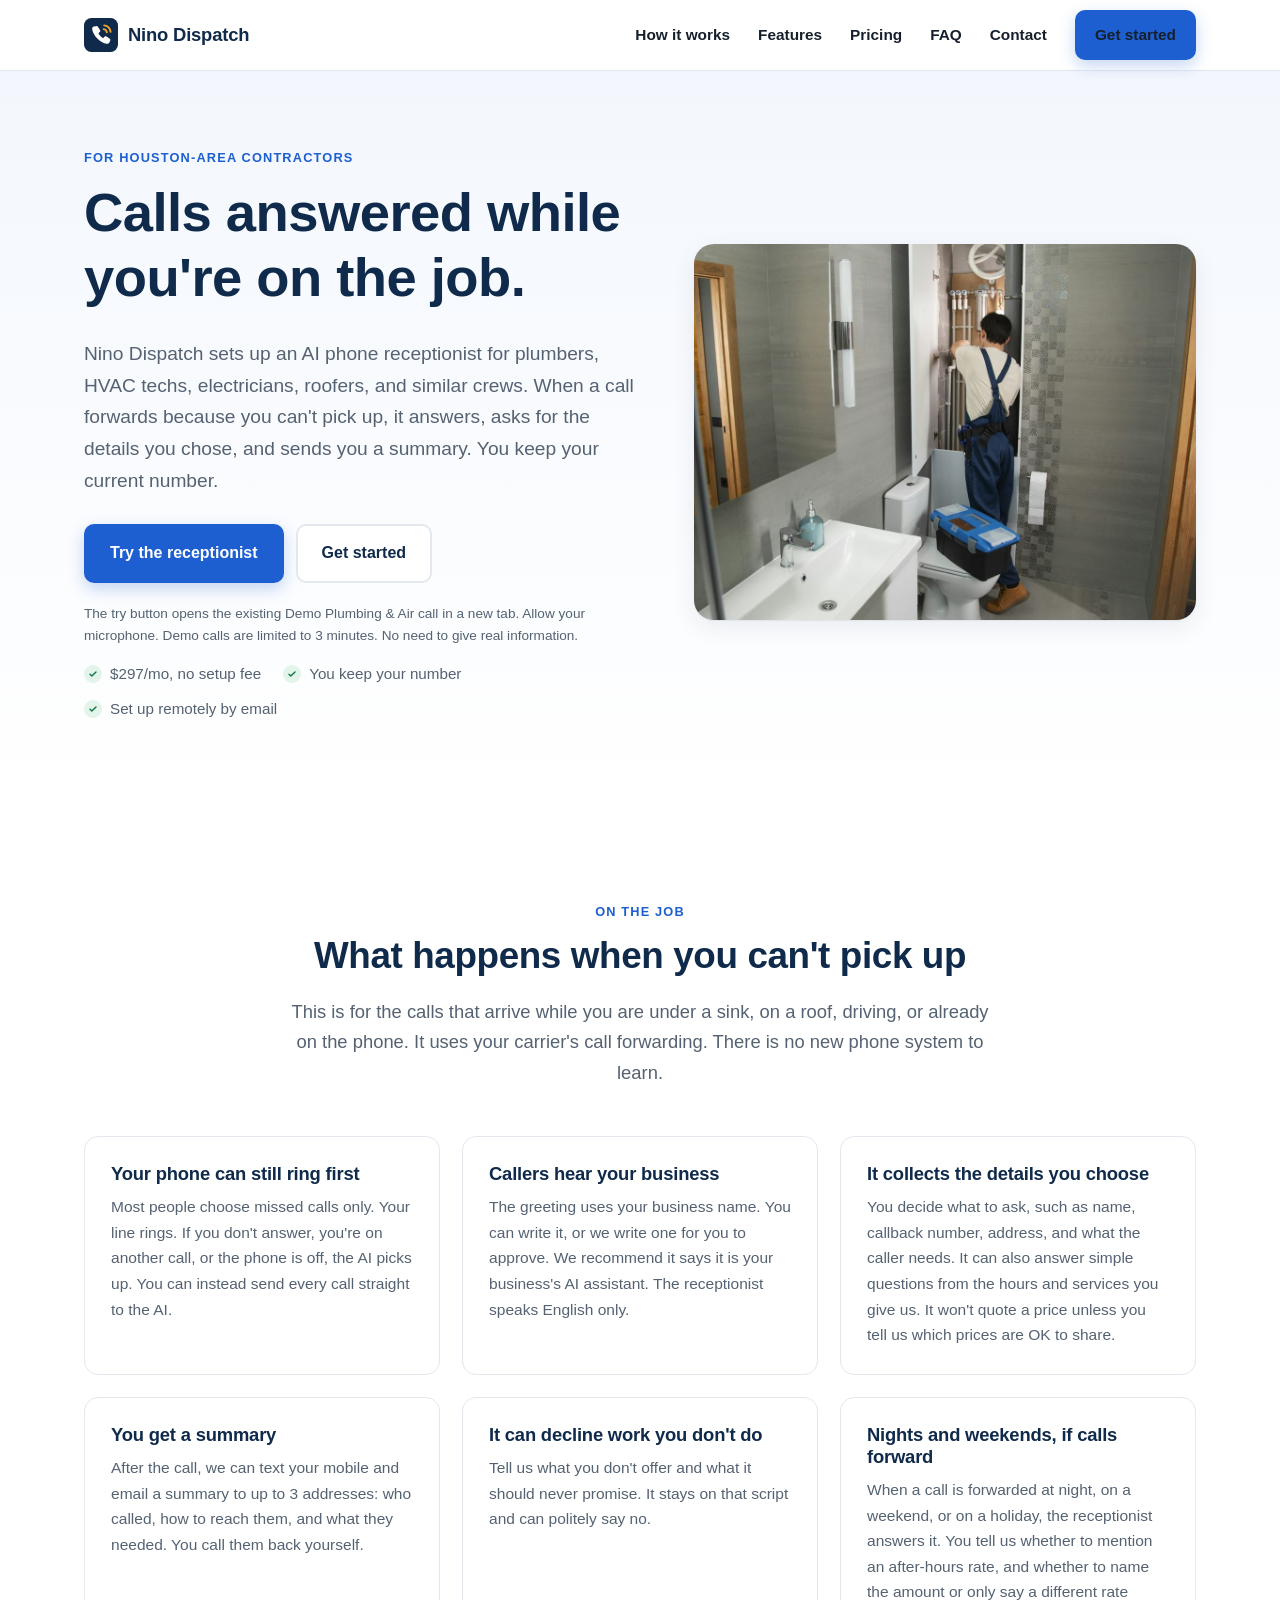
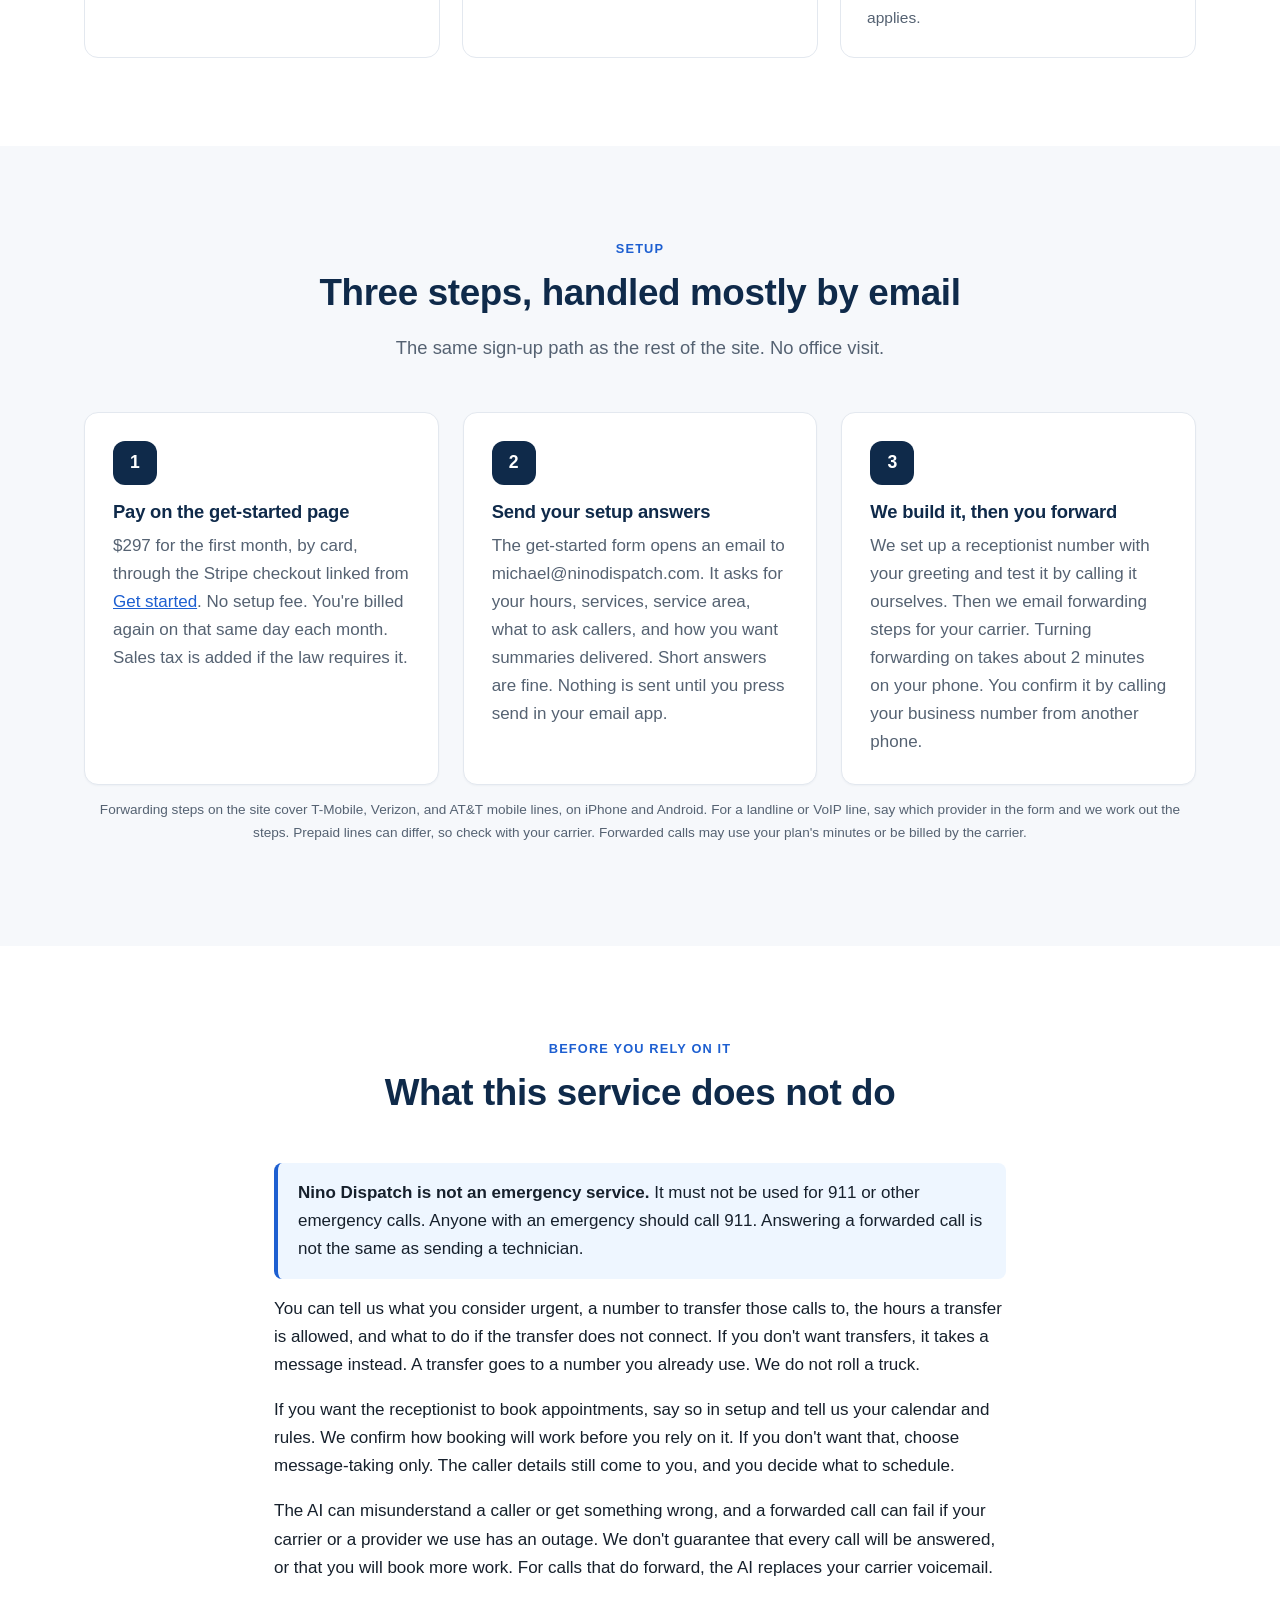
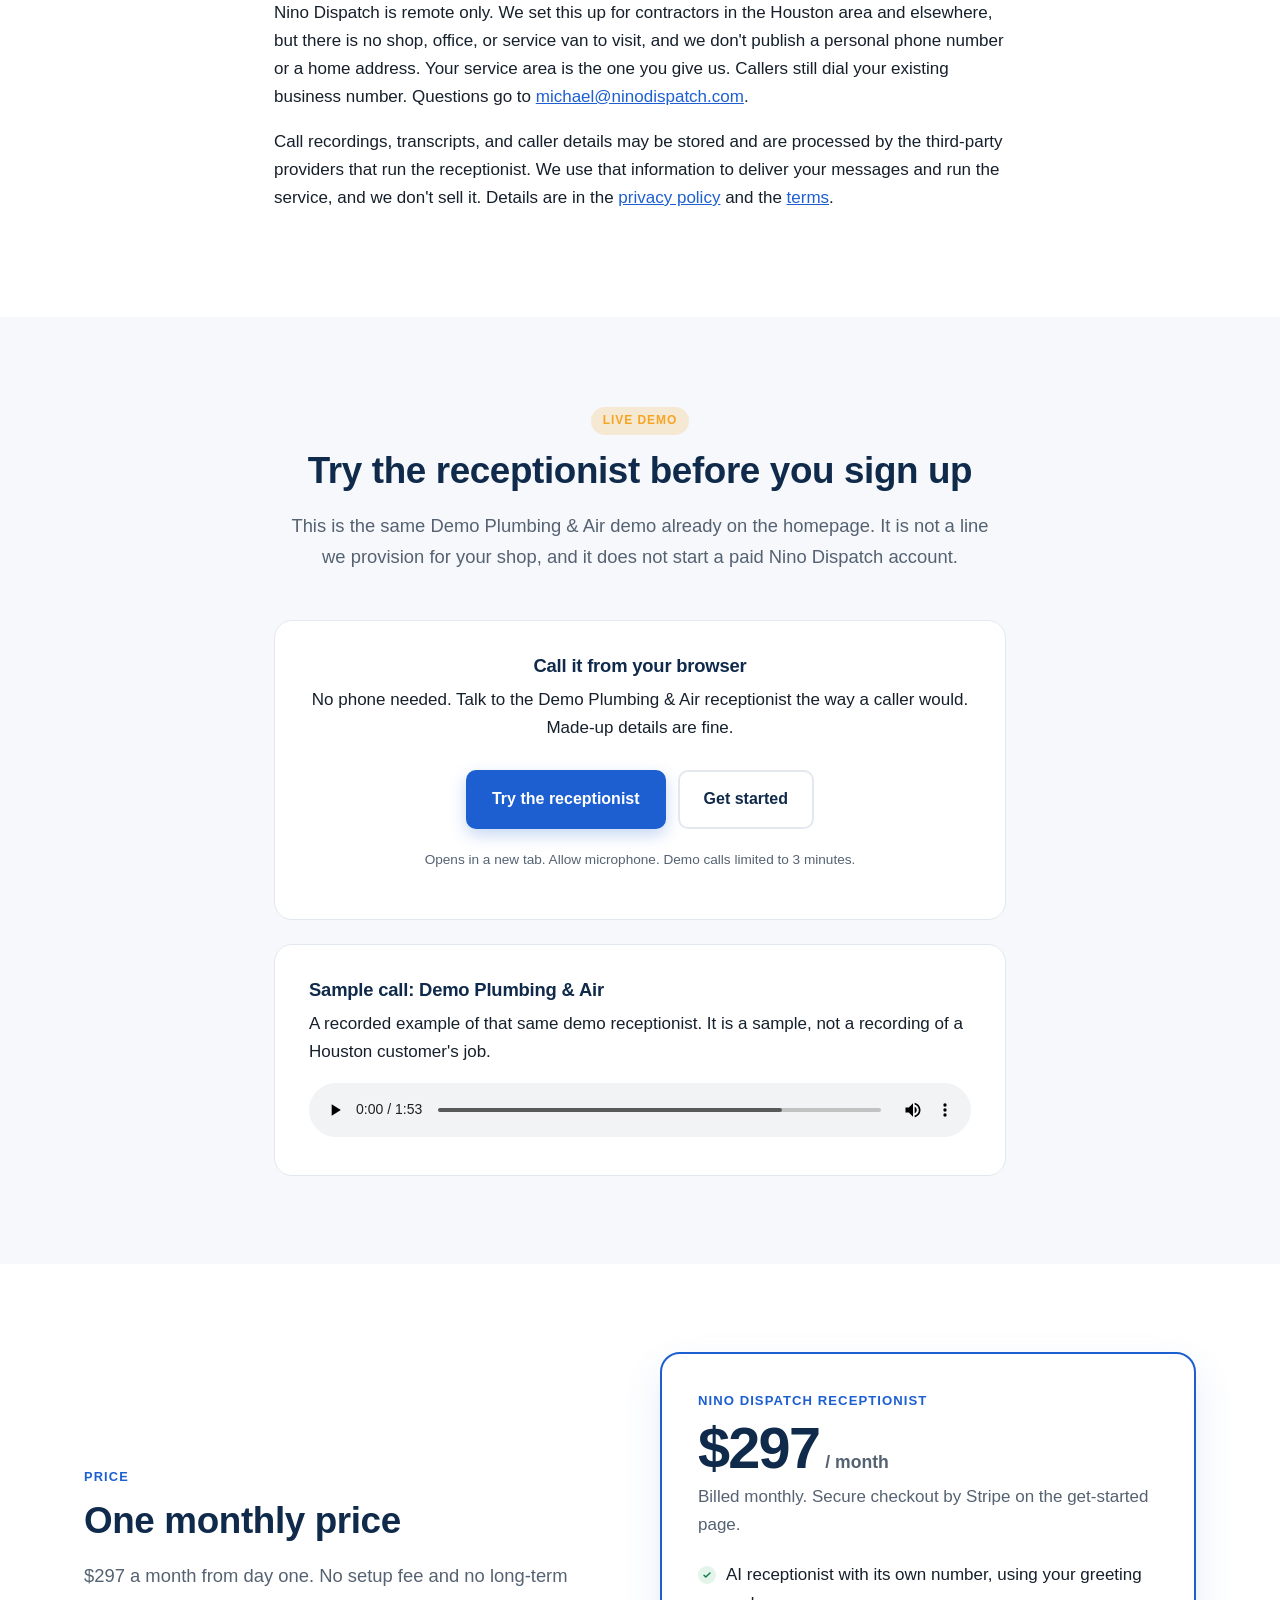
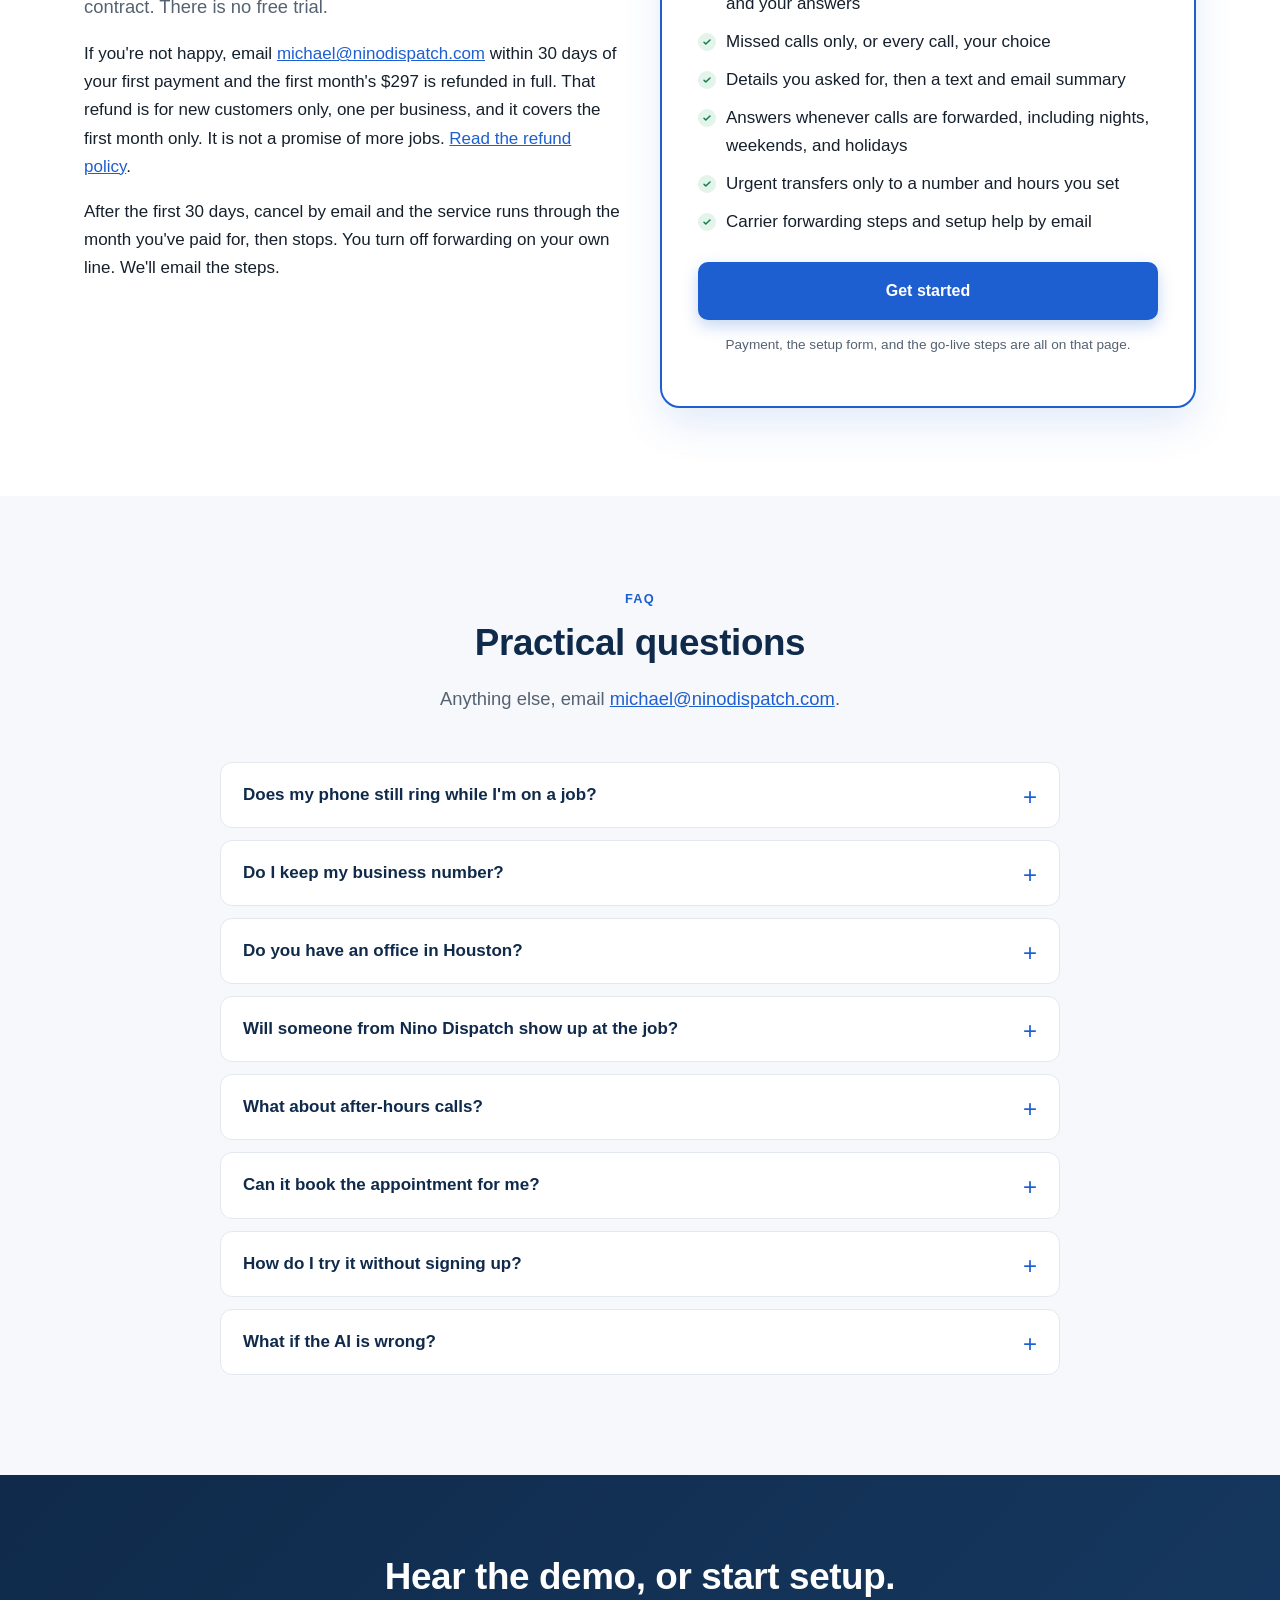
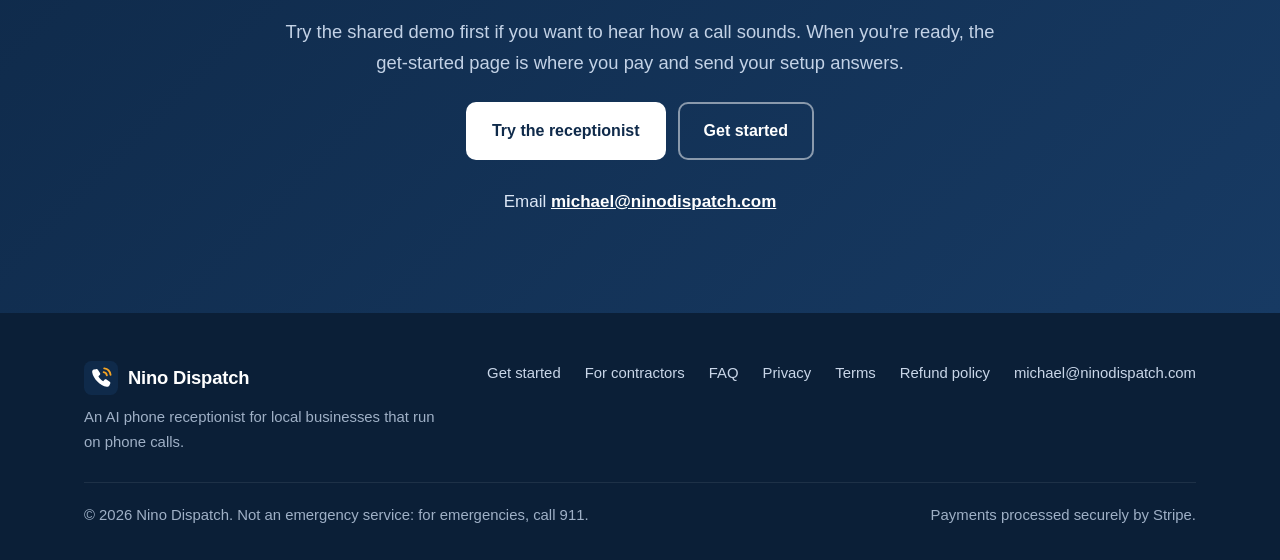
==== contractors.html @ de28191b "Add a contractor page with the existing demo and sign-up path. Explain call answering, setup, and li" ====
<!DOCTYPE html>
<html lang="en">
<head>
<meta charset="utf-8">
<meta name="viewport" content="width=device-width, initial-scale=1">
<title>AI receptionist for Houston contractors | Nino Dispatch</title>
<meta name="description" content="Remote AI receptionist for Houston-area contractors. It answers calls while you're on a job, takes the caller's details, and sends a summary. $297 a month.">
<link rel="canonical" href="https://ninodispatch.com/contractors.html">
<link rel="icon" href="favicon.svg" type="image/svg+xml">
<meta name="theme-color" content="#0f2a4a">
<meta property="og:type" content="website">
<meta property="og:site_name" content="Nino Dispatch">
<meta property="og:title" content="AI receptionist for Houston contractors | Nino Dispatch">
<meta property="og:description" content="Remote AI receptionist for Houston-area contractors. It answers calls while you're on a job, takes the caller's details, and sends a summary. $297 a month.">
<meta property="og:url" content="https://ninodispatch.com/contractors.html">
<meta property="og:image" content="https://ninodispatch.com/images/owner-on-phone.jpg">
<meta property="og:image:width" content="1600">
<meta property="og:image:height" content="900">
<meta name="twitter:card" content="summary_large_image">
<link rel="stylesheet" href="styles.css">
</head>
<body>
<a class="skip" href="#main">Skip to content</a>
<header class="site-header">
  <nav class="container nav" aria-label="Main">
    <a class="brand" href="index.html"><img src="favicon.svg" alt="" width="34" height="34">Nino Dispatch</a>
    <input type="checkbox" id="nav-toggle" class="nav-toggle" aria-hidden="true">
    <label for="nav-toggle" class="nav-burger" aria-label="Open menu"><span></span><span></span><span></span></label>
    <ul class="nav-links">
      <li><a href="index.html#how">How it works</a></li>
      <li><a href="index.html#features">Features</a></li>
      <li><a href="index.html#pricing">Pricing</a></li>
      <li><a href="index.html#faq">FAQ</a></li>
      <li><a href="index.html#contact">Contact</a></li>
      <li><a class="btn btn-primary btn-sm" href="get-started.html">Get started</a></li>
    </ul>
  </nav>
</header>

<main id="main">

<section class="hero">
  <div class="container hero-grid">
    <div>
      <span class="eyebrow">For Houston-area contractors</span>
      <h1>Calls answered while you're on the job.</h1>
      <p class="lead">Nino Dispatch sets up an AI phone receptionist for plumbers, HVAC techs, electricians, roofers, and similar crews. When a call forwards because you can't pick up, it answers, asks for the details you chose, and sends you a summary. You keep your current number.</p>
      <div class="hero-ctas">
        <a class="btn btn-primary" href="https://app.trillet.ai/call-flows/demo/f57065af324d1a1c0ba0ff2333952b16" target="_blank" rel="noopener">Try the receptionist</a>
        <a class="btn btn-ghost" href="get-started.html">Get started</a>
      </div>
      <p class="fine">The try button opens the existing Demo Plumbing &amp; Air call in a new tab. Allow your microphone. Demo calls are limited to 3 minutes. No need to give real information.</p>
      <ul class="checks">
        <li>$297/mo, no setup fee</li>
        <li>You keep your number</li>
        <li>Set up remotely by email</li>
      </ul>
    </div>
    <div class="hero-media">
      <img src="images/plumber-at-work.jpg" width="1200" height="800" alt="A plumber at work in a customer's bathroom" fetchpriority="high">
    </div>
  </div>
</section>

<section class="section" id="on-the-job">
  <div class="container">
    <div class="section-head">
      <span class="eyebrow">On the job</span>
      <h2>What happens when you can't pick up</h2>
      <p class="lead">This is for the calls that arrive while you are under a sink, on a roof, driving, or already on the phone. It uses your carrier's call forwarding. There is no new phone system to learn.</p>
    </div>
    <div class="features">
      <div class="feature"><h3>Your phone can still ring first</h3><p>Most people choose missed calls only. Your line rings. If you don't answer, you're on another call, or the phone is off, the AI picks up. You can instead send every call straight to the AI.</p></div>
      <div class="feature"><h3>Callers hear your business</h3><p>The greeting uses your business name. You can write it, or we write one for you to approve. We recommend it says it is your business's AI assistant. The receptionist speaks English only.</p></div>
      <div class="feature"><h3>It collects the details you choose</h3><p>You decide what to ask, such as name, callback number, address, and what the caller needs. It can also answer simple questions from the hours and services you give us. It won't quote a price unless you tell us which prices are OK to share.</p></div>
      <div class="feature"><h3>You get a summary</h3><p>After the call, we can text your mobile and email a summary to up to 3 addresses: who called, how to reach them, and what they needed. You call them back yourself.</p></div>
      <div class="feature"><h3>It can decline work you don't do</h3><p>Tell us what you don't offer and what it should never promise. It stays on that script and can politely say no.</p></div>
      <div class="feature"><h3>Nights and weekends, if calls forward</h3><p>When a call is forwarded at night, on a weekend, or on a holiday, the receptionist answers it. You tell us whether to mention an after-hours rate, and whether to name the amount or only say a different rate applies.</p></div>
    </div>
  </div>
</section>

<section class="section alt" id="setup">
  <div class="container">
    <div class="section-head">
      <span class="eyebrow">Setup</span>
      <h2>Three steps, handled mostly by email</h2>
      <p class="lead">The same sign-up path as the rest of the site. No office visit.</p>
    </div>
    <div class="steps">
      <div class="step"><div class="num">1</div><h3>Pay on the get-started page</h3><p>$297 for the first month, by card, through the Stripe checkout linked from <a href="get-started.html">Get started</a>. No setup fee. You're billed again on that same day each month. Sales tax is added if the law requires it.</p></div>
      <div class="step"><div class="num">2</div><h3>Send your setup answers</h3><p>The get-started form opens an email to michael@ninodispatch.com. It asks for your hours, services, service area, what to ask callers, and how you want summaries delivered. Short answers are fine. Nothing is sent until you press send in your email app.</p></div>
      <div class="step"><div class="num">3</div><h3>We build it, then you forward</h3><p>We set up a receptionist number with your greeting and test it by calling it ourselves. Then we email forwarding steps for your carrier. Turning forwarding on takes about 2 minutes on your phone. You confirm it by calling your business number from another phone.</p></div>
    </div>
    <p class="fine center">Forwarding steps on the site cover T-Mobile, Verizon, and AT&amp;T mobile lines, on iPhone and Android. For a landline or VoIP line, say which provider in the form and we work out the steps. Prepaid lines can differ, so check with your carrier. Forwarded calls may use your plan's minutes or be billed by the carrier.</p>
  </div>
</section>

<section class="section" id="limits">
  <div class="container narrow">
    <div class="section-head">
      <span class="eyebrow">Before you rely on it</span>
      <h2>What this service does not do</h2>
    </div>
    <div class="highlight"><p><strong>Nino Dispatch is not an emergency service.</strong> It must not be used for 911 or other emergency calls. Anyone with an emergency should call 911. Answering a forwarded call is not the same as sending a technician.</p></div>
    <p>You can tell us what you consider urgent, a number to transfer those calls to, the hours a transfer is allowed, and what to do if the transfer does not connect. If you don't want transfers, it takes a message instead. A transfer goes to a number you already use. We do not roll a truck.</p>
    <p>If you want the receptionist to book appointments, say so in setup and tell us your calendar and rules. We confirm how booking will work before you rely on it. If you don't want that, choose message-taking only. The caller details still come to you, and you decide what to schedule.</p>
    <p>The AI can misunderstand a caller or get something wrong, and a forwarded call can fail if your carrier or a provider we use has an outage. We don't guarantee that every call will be answered, or that you will book more work. For calls that do forward, the AI replaces your carrier voicemail.</p>
    <p>Nino Dispatch is remote only. We set this up for contractors in the Houston area and elsewhere, but there is no shop, office, or service van to visit, and we don't publish a personal phone number or a home address. Your service area is the one you give us. Callers still dial your existing business number. Questions go to <a href="mailto:michael@ninodispatch.com">michael@ninodispatch.com</a>.</p>
    <p>Call recordings, transcripts, and caller details may be stored and are processed by the third-party providers that run the receptionist. We use that information to deliver your messages and run the service, and we don't sell it. Details are in the <a href="privacy.html">privacy policy</a> and the <a href="terms.html">terms</a>.</p>
  </div>
</section>

<section class="section alt" id="demo">
  <div class="container narrow">
    <div class="section-head">
      <span class="badge free">Live demo</span>
      <h2>Try the receptionist before you sign up</h2>
      <p class="lead">This is the same Demo Plumbing &amp; Air demo already on the homepage. It is not a line we provision for your shop, and it does not start a paid Nino Dispatch account.</p>
    </div>
    <div class="panel" style="text-align:center">
      <h3>Call it from your browser</h3>
      <p>No phone needed. Talk to the Demo Plumbing &amp; Air receptionist the way a caller would. Made-up details are fine.</p>
      <div class="hero-ctas" style="justify-content:center">
        <a class="btn btn-primary" href="https://app.trillet.ai/call-flows/demo/f57065af324d1a1c0ba0ff2333952b16" target="_blank" rel="noopener">Try the receptionist</a>
        <a class="btn btn-ghost" href="get-started.html">Get started</a>
      </div>
      <p class="fine">Opens in a new tab. Allow microphone. Demo calls limited to 3 minutes.</p>
    </div>
    <div class="panel" style="margin-top:24px">
      <h3>Sample call: Demo Plumbing &amp; Air</h3>
      <p>A recorded example of that same demo receptionist. It is a sample, not a recording of a Houston customer's job.</p>
      <audio class="sample-audio" src="demo-call.mp3" controls controlslist="nodownload" preload="metadata" style="display:block;width:100%;margin:14px 0 4px">
        Your browser does not support audio playback. <a href="demo-call.mp3">Download the sample call</a>.
      </audio>
    </div>
  </div>
</section>

<section class="section" id="price">
  <div class="container pricing">
    <div>
      <span class="eyebrow">Price</span>
      <h2>One monthly price</h2>
      <p class="lead">$297 a month from day one. No setup fee and no long-term contract. There is no free trial.</p>
      <p>If you're not happy, email <a href="mailto:michael@ninodispatch.com">michael@ninodispatch.com</a> within 30 days of your first payment and the first month's $297 is refunded in full. That refund is for new customers only, one per business, and it covers the first month only. It is not a promise of more jobs. <a href="refund-policy.html">Read the refund policy</a>.</p>
      <p>After the first 30 days, cancel by email and the service runs through the month you've paid for, then stops. You turn off forwarding on your own line. We'll email the steps.</p>
    </div>
    <div class="price-card">
      <div class="plan">Nino Dispatch receptionist</div>
      <div class="price"><span class="amt">$297</span><span class="per">/ month</span></div>
      <div style="color:var(--muted)">Billed monthly. Secure checkout by Stripe on the get-started page.</div>
      <ul>
        <li>AI receptionist with its own number, using your greeting and your answers</li>
        <li>Missed calls only, or every call, your choice</li>
        <li>Details you asked for, then a text and email summary</li>
        <li>Answers whenever calls are forwarded, including nights, weekends, and holidays</li>
        <li>Urgent transfers only to a number and hours you set</li>
        <li>Carrier forwarding steps and setup help by email</li>
      </ul>
      <a class="btn btn-primary btn-block" href="get-started.html">Get started</a>
      <p class="fine center">Payment, the setup form, and the go-live steps are all on that page.</p>
    </div>
  </div>
</section>

<section class="section alt" id="faq">
  <div class="container">
    <div class="section-head">
      <span class="eyebrow">FAQ</span>
      <h2>Practical questions</h2>
      <p class="lead">Anything else, email <a href="mailto:michael@ninodispatch.com">michael@ninodispatch.com</a>.</p>
    </div>
    <div class="faq">
      <details><summary>Does my phone still ring while I'm on a job?</summary>
        <p>If you choose missed calls only, yes. Your phone rings first. The AI answers only when you don't, you're already on a call, or the phone is off or unreachable. If you choose all calls, your phone does not ring and every call goes to the AI. You can turn forwarding off later.</p>
      </details>
      <details><summary>Do I keep my business number?</summary>
        <p>Yes. Callers keep dialing the number you already use. Forwarding sends the calls you choose to the receptionist number we set up. For those forwarded calls, the AI replaces your carrier voicemail.</p>
      </details>
      <details><summary>Do you have an office in Houston?</summary>
        <p>No. Nino Dispatch is remote only. We can set the receptionist up for a Houston-area contractor, or for a contractor somewhere else, but there is no local office, no home address on this site, and no personal phone number to call. Email is how we work with you.</p>
      </details>
      <details><summary>Will someone from Nino Dispatch show up at the job?</summary>
        <p>No. The service answers the phone and sends you the summary. You, or your own crew, decide whether to call the person back or take the work. We do not dispatch a technician.</p>
      </details>
      <details><summary>What about after-hours calls?</summary>
        <p>If the call forwards, the receptionist answers it at night, on weekends, and on holidays. During setup you can say whether after-hours, weekend, or holiday visits cost more, and whether the AI should give that price or only mention that a different rate applies. That is a message to the caller. It is not an after-hours dispatch service.</p>
      </details>
      <details><summary>Can it book the appointment for me?</summary>
        <p>Only if you ask for that. The setup form has a choice: just take messages, or book appointments. Booking needs your calendar and your rules, and we confirm how it will work during setup. If you're not sure, start with messages. You still get the caller's details.</p>
      </details>
      <details><summary>How do I try it without signing up?</summary>
        <p>Use <a href="https://app.trillet.ai/call-flows/demo/f57065af324d1a1c0ba0ff2333952b16" target="_blank" rel="noopener">Try the receptionist</a>. It opens the Demo Plumbing &amp; Air demo in your browser. Allow the microphone. The call is limited to 3 minutes, and you don't need to share real customer information. You can also play the sample recording on this page.</p>
      </details>
      <details><summary>What if the AI is wrong?</summary>
        <p>If it doesn't know the answer, it takes a message so you can call back, or it follows the instructions you gave. You can also list things it should never say. It can still make mistakes. Read the limits above, and the <a href="terms.html">terms</a>, before you count on it.</p>
      </details>
    </div>
  </div>
</section>

<section class="cta-band" id="contact">
  <div class="container narrow center">
    <h2>Hear the demo, or start setup.</h2>
    <p class="lead" style="color:#c3d2e6">Try the shared demo first if you want to hear how a call sounds. When you're ready, the get-started page is where you pay and send your setup answers.</p>
    <div class="row">
      <a class="btn btn-light" href="https://app.trillet.ai/call-flows/demo/f57065af324d1a1c0ba0ff2333952b16" target="_blank" rel="noopener">Try the receptionist</a>
      <a class="btn btn-outline-light" href="get-started.html">Get started</a>
    </div>
    <p style="margin-top:28px">Email <a class="mail" href="mailto:michael@ninodispatch.com">michael@ninodispatch.com</a></p>
  </div>
</section>

</main>

<footer class="site-footer">
  <div class="container">
    <div class="footer-grid">
      <div>
        <a class="brand" href="index.html"><img src="favicon.svg" alt="" width="30" height="30">Nino Dispatch</a>
        <p style="margin:10px 0 0;max-width:360px">An AI phone receptionist for local businesses that run on phone calls.</p>
      </div>
      <ul class="footer-links">
        <li><a href="get-started.html">Get started</a></li>
        <li><a href="contractors.html">For contractors</a></li>
        <li><a href="index.html#faq">FAQ</a></li>
        <li><a href="privacy.html">Privacy</a></li>
        <li><a href="terms.html">Terms</a></li>
        <li><a href="refund-policy.html">Refund policy</a></li>
        <li><a href="mailto:michael@ninodispatch.com">michael@ninodispatch.com</a></li>
      </ul>
    </div>
    <div class="copy">
      <span>&copy; 2026 Nino Dispatch. Not an emergency service: for emergencies, call 911.</span>
      <span>Payments processed securely by Stripe.</span>
    </div>
  </div>
</footer>
<script data-goatcounter="https://ninodispatch.goatcounter.com/count" async src="//gc.zgo.at/count.js"></script>
</body>
</html>
---- styles.css ----
:root{
  --navy:#0f2a4a; --navy-2:#173a63; --blue:#1d5fd1; --blue-d:#164bab; --amber:#f5a524;
  --ink:#16202c; --muted:#556272; --line:#e3e8ef; --bg:#f6f8fb; --white:#fff; --ok:#137a4b;
  --radius:14px; --shadow:0 1px 2px rgba(15,42,74,.06),0 8px 24px rgba(15,42,74,.08);
  --max:1160px;
}
*{box-sizing:border-box}
html{scroll-behavior:smooth;scroll-padding-top:84px}
body{margin:0;color:var(--ink);background:var(--white);font:17px/1.65 -apple-system,BlinkMacSystemFont,"Segoe UI",Roboto,"Helvetica Neue",Arial,sans-serif;-webkit-font-smoothing:antialiased}
img{max-width:100%;height:auto;display:block}
a{color:var(--blue)}
a:hover{color:var(--blue-d)}
h1,h2,h3{line-height:1.2;color:var(--navy);margin:0 0 .5em;letter-spacing:-.01em}
h1{font-size:clamp(2.1rem,4.6vw,3.4rem);font-weight:800}
h2{font-size:clamp(1.65rem,3vw,2.3rem);font-weight:800}
h3{font-size:1.15rem;font-weight:700}
p{margin:0 0 1em}
.container{max-width:var(--max);margin:0 auto;padding:0 24px}
.narrow{max-width:780px}
.section{padding:88px 0}
.section.alt{background:var(--bg)}
.eyebrow{display:inline-block;font-size:.8rem;font-weight:700;letter-spacing:.09em;text-transform:uppercase;color:var(--blue);margin-bottom:12px}
.lead{font-size:1.15rem;color:var(--muted)}
.center{text-align:center}
.section-head{max-width:720px;margin:0 auto 48px;text-align:center}
.skip{position:absolute;left:-999px;top:0;background:#fff;padding:8px 12px;z-index:100}
.skip:focus{left:8px}

/* buttons */
.btn{display:inline-flex;align-items:center;justify-content:center;gap:8px;padding:14px 24px;border-radius:10px;font-weight:700;font-size:1rem;text-decoration:none;border:2px solid transparent;cursor:pointer;transition:background .15s,transform .15s,box-shadow .15s;font-family:inherit}
.btn-primary{background:var(--blue);color:#fff;box-shadow:0 6px 16px rgba(29,95,209,.25)}
.btn-primary:hover{background:var(--blue-d);color:#fff;transform:translateY(-1px)}
.btn-ghost{background:#fff;color:var(--navy);border-color:var(--line)}
.btn-ghost:hover{border-color:var(--navy);color:var(--navy)}
.btn-light{background:#fff;color:var(--navy)}
.btn-light:hover{background:#eef3fb;color:var(--navy)}
.btn-outline-light{border-color:rgba(255,255,255,.5);color:#fff}
.btn-outline-light:hover{border-color:#fff;color:#fff;background:rgba(255,255,255,.08)}
.btn-sm{padding:10px 18px;font-size:.95rem}
.btn-block{width:100%}

/* header */
.site-header{position:sticky;top:0;z-index:50;background:rgba(255,255,255,.92);backdrop-filter:saturate(180%) blur(10px);-webkit-backdrop-filter:saturate(180%) blur(10px);border-bottom:1px solid var(--line)}
.nav{display:flex;align-items:center;justify-content:space-between;height:70px;gap:16px}
.brand{display:flex;align-items:center;gap:10px;font-weight:800;font-size:1.15rem;color:var(--navy);text-decoration:none;letter-spacing:-.01em}
.brand img{width:34px;height:34px}
.nav-links{display:flex;align-items:center;gap:28px;list-style:none;margin:0;padding:0}
.nav-links a{color:var(--ink);text-decoration:none;font-weight:600;font-size:.96rem}
.nav-links a:hover{color:var(--blue)}
.nav-toggle{display:none}
.nav-burger{display:none;cursor:pointer;padding:8px;border-radius:8px}
.nav-burger span{display:block;width:22px;height:2px;background:var(--navy);margin:5px 0;border-radius:2px}
@media (max-width:900px){
  .nav-burger{display:block}
  .nav-links{display:none;position:absolute;top:70px;left:0;right:0;flex-direction:column;align-items:stretch;gap:0;background:#fff;border-bottom:1px solid var(--line);padding:8px 24px 20px;box-shadow:var(--shadow)}
  .nav-links li a{display:block;padding:12px 0;border-bottom:1px solid var(--line)}
  .nav-links li:last-child a{border:0;margin-top:12px}
  .nav-toggle:checked ~ .nav-links{display:flex}
}

/* hero */
.hero{position:relative;background:linear-gradient(180deg,#f3f7fd 0%,#fff 100%);padding:72px 0 88px;overflow:hidden}
.hero-grid{display:grid;grid-template-columns:1.05fr .95fr;gap:56px;align-items:center}
.hero p.lead{font-size:1.2rem;max-width:560px}
.hero-ctas{display:flex;flex-wrap:wrap;gap:12px;margin:28px 0 20px}
.checks{list-style:none;padding:0;margin:0;display:flex;flex-wrap:wrap;gap:10px 22px;color:var(--muted);font-size:.95rem}
.checks li{display:flex;align-items:center;gap:8px}
.checks li::before{content:"";width:18px;height:18px;border-radius:50%;background:#e3f4ea url("data:image/svg+xml,%3Csvg xmlns='http://www.w3.org/2000/svg' viewBox='0 0 20 20'%3E%3Cpath d='M5 10.5l3 3 7-7' stroke='%23137a4b' stroke-width='2.4' fill='none' stroke-linecap='round' stroke-linejoin='round'/%3E%3C/svg%3E") center/12px no-repeat;flex:none}
.hero-media{position:relative}
.hero-media img{border-radius:20px;box-shadow:var(--shadow);aspect-ratio:4/3;object-fit:cover;width:100%}
.call-card{position:absolute;left:-28px;bottom:-28px;background:#fff;border-radius:14px;box-shadow:0 12px 32px rgba(15,42,74,.18);padding:16px 18px;max-width:300px;font-size:.9rem;border:1px solid var(--line)}
.call-card .tag{display:inline-block;font-size:.72rem;font-weight:700;text-transform:uppercase;letter-spacing:.08em;color:var(--ok);background:#e3f4ea;border-radius:999px;padding:2px 10px;margin-bottom:8px}
.call-card strong{display:block;color:var(--navy);margin-bottom:4px}
.call-card p{margin:0;color:var(--muted);line-height:1.45}
.call-card .ex{font-size:.75rem;color:#8a96a5;margin-top:8px}
@media (max-width:900px){
  .hero{padding:48px 0 72px}
  .hero-grid{grid-template-columns:1fr;gap:40px}
  .call-card{left:12px;bottom:-24px;max-width:260px}
}

/* problem */
.split{display:grid;grid-template-columns:1fr 1fr;gap:56px;align-items:center}
.split img{border-radius:18px;box-shadow:var(--shadow);aspect-ratio:3/2;object-fit:cover;width:100%}
.pain-list{list-style:none;padding:0;margin:24px 0 0;display:grid;gap:14px}
.pain-list li{display:flex;gap:14px;align-items:flex-start;background:#fff;border:1px solid var(--line);border-radius:12px;padding:14px 16px}
.pain-list .ic{flex:none;width:36px;height:36px;border-radius:10px;background:#fff4e0;color:#a86400;display:grid;place-items:center}
.pain-list strong{display:block;color:var(--navy)}
.pain-list span{color:var(--muted);font-size:.95rem}
@media (max-width:900px){.split{grid-template-columns:1fr;gap:36px}.split .media-first{order:-1}}

/* steps */
.steps{display:grid;grid-template-columns:repeat(3,1fr);gap:24px;counter-reset:step}
.step{background:#fff;border:1px solid var(--line);border-radius:var(--radius);padding:28px;position:relative;box-shadow:0 1px 2px rgba(15,42,74,.04)}
.step .num{width:44px;height:44px;border-radius:12px;background:var(--navy);color:#fff;font-weight:800;display:grid;place-items:center;margin-bottom:16px;font-size:1.1rem}
.step p{color:var(--muted);margin:0}
@media (max-width:900px){.steps{grid-template-columns:1fr}}

/* features */
.features{display:grid;grid-template-columns:repeat(3,1fr);gap:22px}
.feature{background:#fff;border:1px solid var(--line);border-radius:var(--radius);padding:26px}
.feature .ic{width:46px;height:46px;border-radius:12px;background:#eaf1fd;color:var(--blue);display:grid;place-items:center;margin-bottom:16px}
.feature p{color:var(--muted);margin:0;font-size:.97rem}
@media (max-width:900px){.features{grid-template-columns:1fr 1fr}}
@media (max-width:600px){.features{grid-template-columns:1fr}}

/* industries */
.industry-wrap{display:grid;grid-template-columns:1.1fr .9fr;gap:48px;align-items:center}
.chips{display:flex;flex-wrap:wrap;gap:10px;margin:24px 0}
.chip{background:#fff;border:1px solid var(--line);border-radius:999px;padding:9px 16px;font-weight:600;color:var(--navy);font-size:.95rem}
.photo-grid{display:grid;grid-template-columns:1fr 1fr;gap:14px}
.photo-grid img{border-radius:14px;aspect-ratio:1/1;object-fit:cover;width:100%}
.photo-grid img:first-child{grid-column:span 2;aspect-ratio:16/9}
@media (max-width:900px){.industry-wrap{grid-template-columns:1fr}}

/* sample + check */
.duo{display:grid;grid-template-columns:1fr 1fr;gap:24px}
.panel{border-radius:18px;padding:34px;border:1px solid var(--line);background:#fff}
.panel.dark{background:var(--navy);color:#dbe6f5;border-color:var(--navy)}
.panel.dark h3{color:#fff}
.badge{display:inline-block;font-size:.75rem;font-weight:800;text-transform:uppercase;letter-spacing:.08em;border-radius:999px;padding:4px 12px;margin-bottom:14px}
.badge.soon{background:#fff4e0;color:#8a5200}
.badge.free{background:rgba(245,165,36,.18);color:var(--amber)}
.player{display:flex;align-items:center;gap:14px;background:var(--bg);border:1px dashed #c6d0dd;border-radius:12px;padding:14px 16px;margin:18px 0;color:#8a96a5}
.player .play{width:42px;height:42px;border-radius:50%;background:#dfe6ef;display:grid;place-items:center;flex:none}
.player .bar{flex:1;height:6px;border-radius:3px;background:#dfe6ef}
@media (max-width:900px){.duo{grid-template-columns:1fr}}

/* pricing */
.pricing{display:grid;grid-template-columns:1fr 1fr;gap:40px;align-items:center}
.price-card{background:#fff;border:2px solid var(--blue);border-radius:20px;padding:36px;box-shadow:0 18px 40px rgba(29,95,209,.12);position:relative}
.price-card .plan{font-weight:700;color:var(--blue);text-transform:uppercase;letter-spacing:.08em;font-size:.82rem}
.price{display:flex;align-items:baseline;gap:6px;margin:8px 0 6px;color:var(--navy)}
.price .amt{font-size:3.6rem;font-weight:800;letter-spacing:-.03em;line-height:1}
.price .per{font-size:1.1rem;color:var(--muted);font-weight:600}
.price-card ul{list-style:none;padding:0;margin:22px 0 26px;display:grid;gap:10px}
.price-card li{display:flex;gap:10px;align-items:flex-start}
.price-card li::before{content:"";margin-top:5px;width:18px;height:18px;border-radius:50%;background:#e3f4ea url("data:image/svg+xml,%3Csvg xmlns='http://www.w3.org/2000/svg' viewBox='0 0 20 20'%3E%3Cpath d='M5 10.5l3 3 7-7' stroke='%23137a4b' stroke-width='2.4' fill='none' stroke-linecap='round' stroke-linejoin='round'/%3E%3C/svg%3E") center/12px no-repeat;flex:none}
.guarantee{display:flex;gap:16px;align-items:flex-start;background:#fffaf0;border:1px solid #f6dfae;border-radius:14px;padding:20px;margin-top:22px}
.guarantee .seal{flex:none;width:52px;height:52px;border-radius:50%;background:var(--amber);color:#fff;display:grid;place-items:center;font-weight:800;font-size:.8rem;text-align:center;line-height:1}
.fine{font-size:.85rem;color:var(--muted);margin-top:14px}
@media (max-width:900px){.pricing{grid-template-columns:1fr}}

/* faq */
.faq{max-width:840px;margin:0 auto}
.faq details{background:#fff;border:1px solid var(--line);border-radius:12px;margin-bottom:12px;padding:0 22px}
.faq summary{cursor:pointer;list-style:none;padding:18px 32px 18px 0;font-weight:700;color:var(--navy);position:relative}
.faq summary::-webkit-details-marker{display:none}
.faq summary::after{content:"+";position:absolute;right:0;top:14px;font-size:1.5rem;font-weight:400;color:var(--blue)}
.faq details[open] summary::after{content:"\2212"}
.faq details p,.faq details ul{color:var(--muted);margin:0 0 18px}
.faq details ul{padding-left:20px}

/* cta band */
.cta-band{background:linear-gradient(135deg,var(--navy) 0%,var(--navy-2) 100%);color:#dbe6f5;padding:80px 0}
.cta-band h2{color:#fff}
.cta-band .row{display:flex;flex-wrap:wrap;gap:12px;justify-content:center;margin-top:24px}
.cta-band a.mail{color:#fff;font-weight:700}

/* footer */
.site-footer{background:#0b1f37;color:#9fb0c6;padding:48px 0 32px;font-size:.93rem}
.footer-grid{display:flex;flex-wrap:wrap;justify-content:space-between;gap:24px;align-items:flex-start}
.site-footer .brand{color:#fff}
.site-footer a{color:#c9d6e8;text-decoration:none}
.site-footer a:hover{color:#fff;text-decoration:underline}
.footer-links{display:flex;flex-wrap:wrap;gap:8px 24px;list-style:none;margin:0;padding:0}
.copy{border-top:1px solid rgba(255,255,255,.08);margin-top:28px;padding-top:20px;display:flex;flex-wrap:wrap;justify-content:space-between;gap:10px}

/* doc pages */
.doc-hero{background:var(--bg);border-bottom:1px solid var(--line);padding:56px 0 40px}
.doc-hero p{color:var(--muted);margin:0}
.doc{padding:48px 0 80px}
.doc h2{font-size:1.3rem;margin:36px 0 10px}
.doc p,.doc li{color:#2c3a4a}
.doc ul{padding-left:22px}
.highlight{background:#eef6ff;border-left:4px solid var(--blue);padding:16px 20px;border-radius:8px;margin:0 0 16px}
.highlight p:last-child{margin:0}
.signoff{margin-top:40px;padding-top:18px;border-top:1px solid var(--line);color:var(--muted)}

/* get started */
.gs-steps{display:grid;gap:22px}
.gs-step{display:grid;grid-template-columns:56px 1fr;gap:20px;background:#fff;border:1px solid var(--line);border-radius:18px;padding:28px;box-shadow:0 1px 2px rgba(15,42,74,.04)}
.gs-step .num{width:56px;height:56px;border-radius:14px;background:var(--navy);color:#fff;font-weight:800;font-size:1.3rem;display:grid;place-items:center}
.gs-step p{color:var(--muted)}
@media (max-width:600px){.gs-step{grid-template-columns:1fr;padding:22px}.gs-step .num{width:46px;height:46px}}
form.setup{display:grid;gap:18px;margin-top:8px}
.field{display:grid;gap:6px}
.field label{font-weight:700;color:var(--navy);font-size:.95rem}
.field .hint{display:block;font-size:.85rem;color:var(--muted);font-weight:400;margin-top:2px}
.field input,.field textarea,.field select{font:inherit;font-size:1rem;padding:12px 14px;border:1px solid #cdd6e1;border-radius:10px;background:#fff;color:var(--ink);width:100%}
.field input:focus,.field textarea:focus,.field select:focus{outline:3px solid rgba(29,95,209,.2);border-color:var(--blue)}
.field textarea{min-height:92px;resize:vertical}
.two{display:grid;grid-template-columns:1fr 1fr;gap:18px}
@media (max-width:700px){.two{grid-template-columns:1fr}}
fieldset{border:1px solid var(--line);border-radius:14px;padding:18px 20px 20px;margin:0;display:grid;gap:16px}
legend{font-weight:800;color:var(--navy);padding:0 8px}
.note{background:var(--bg);border-radius:12px;padding:14px 16px;font-size:.92rem;color:var(--muted)}
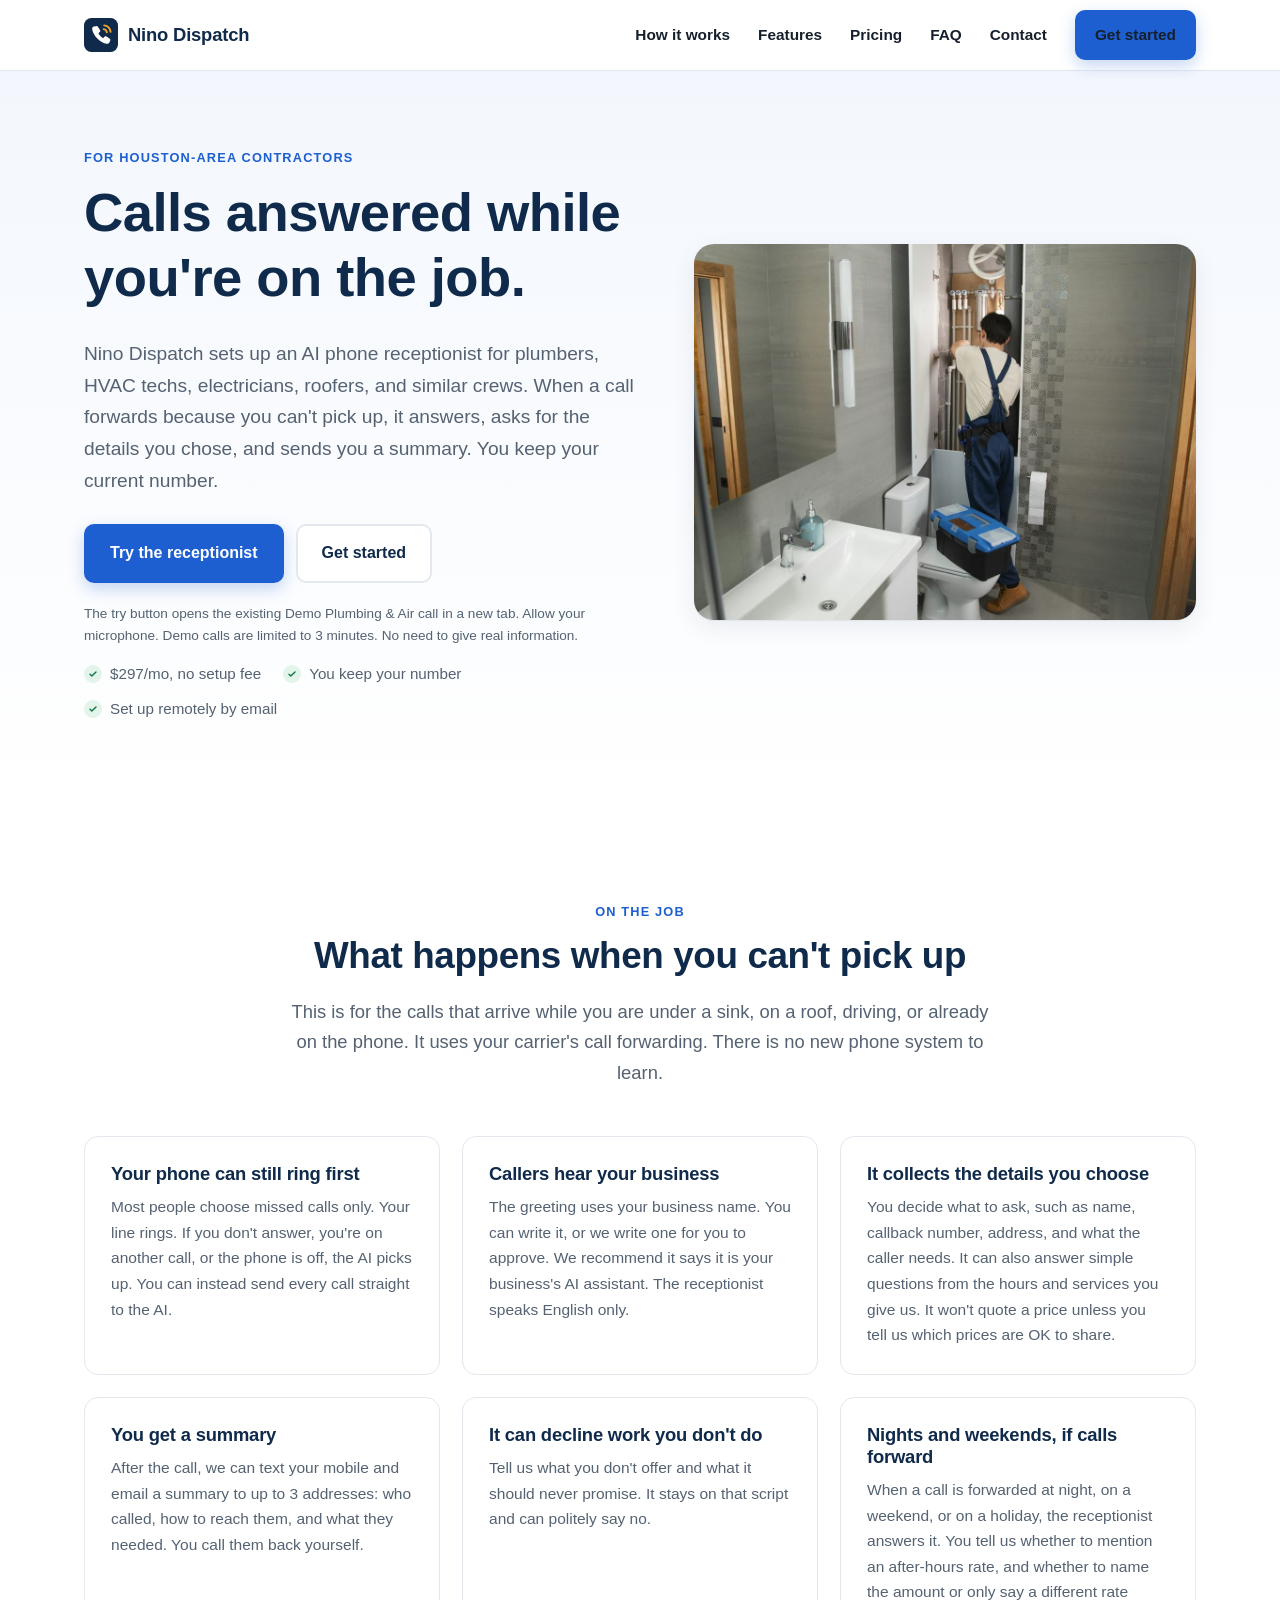
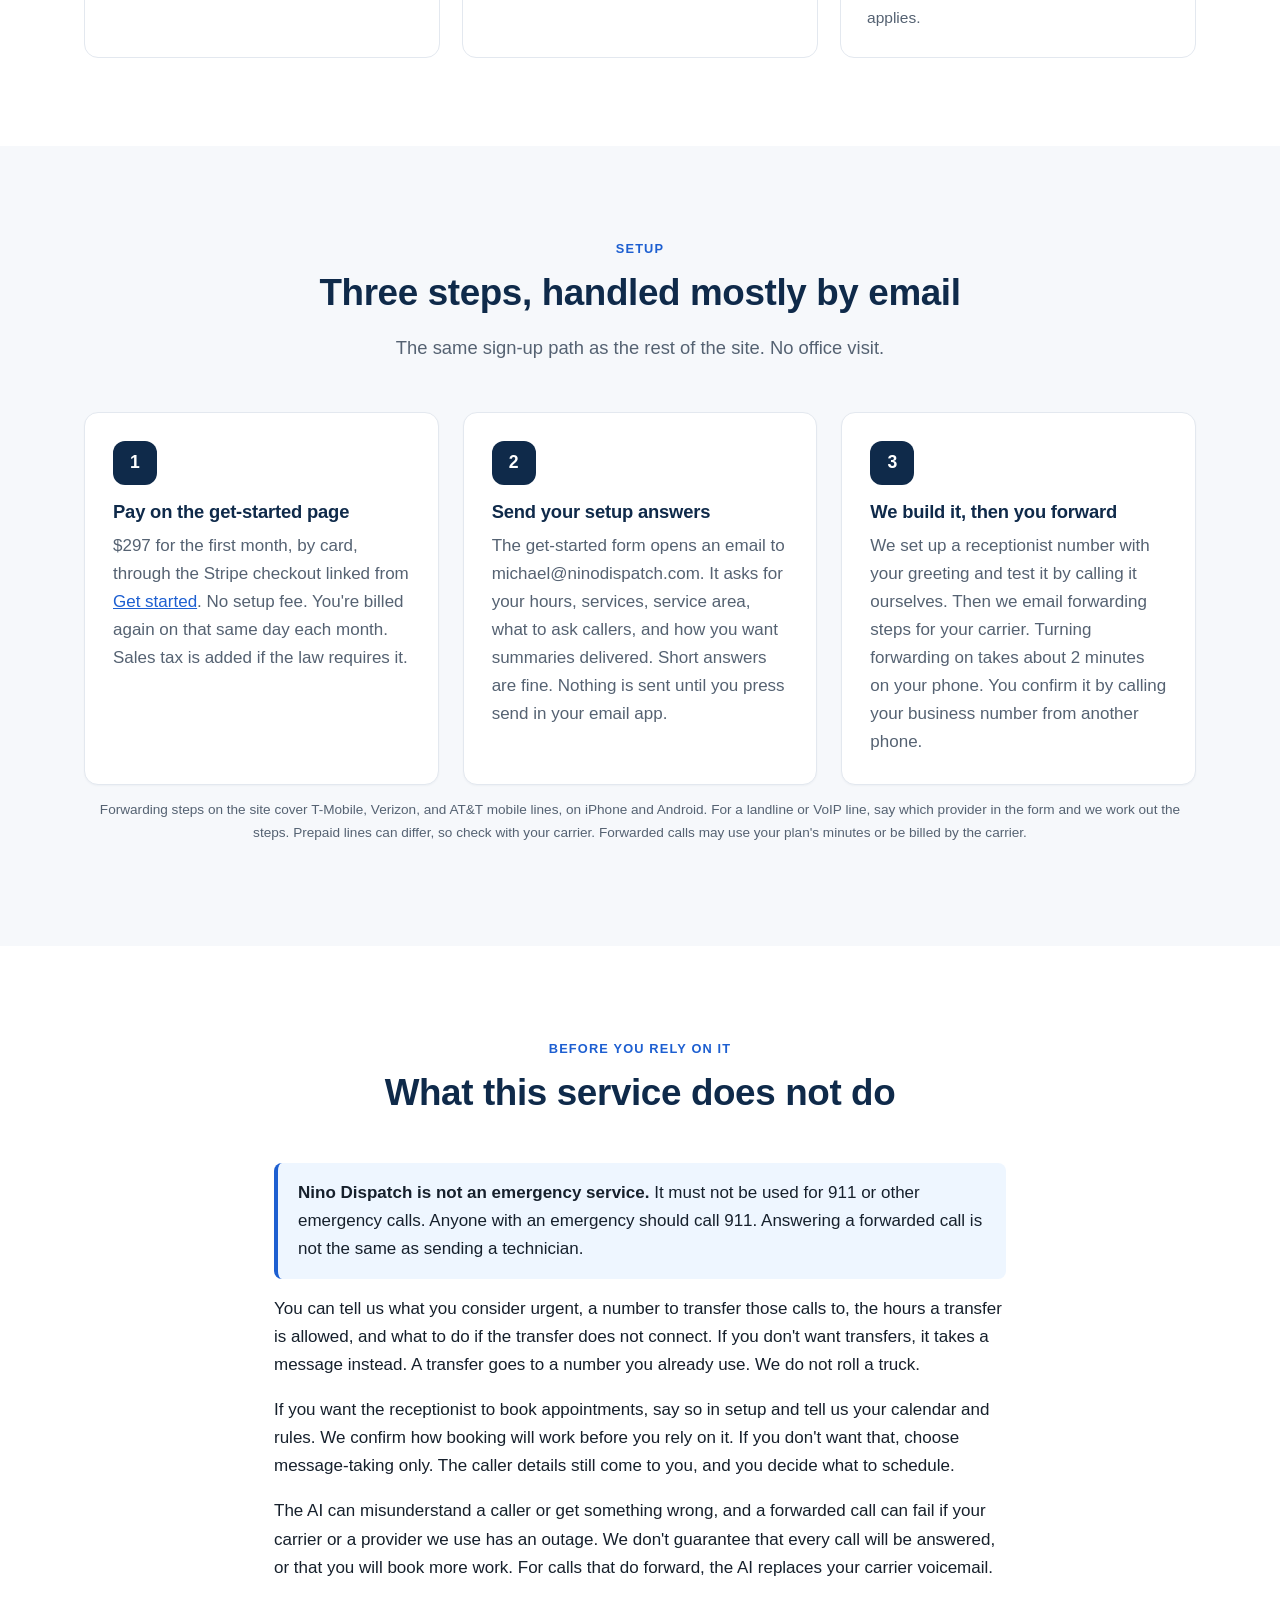
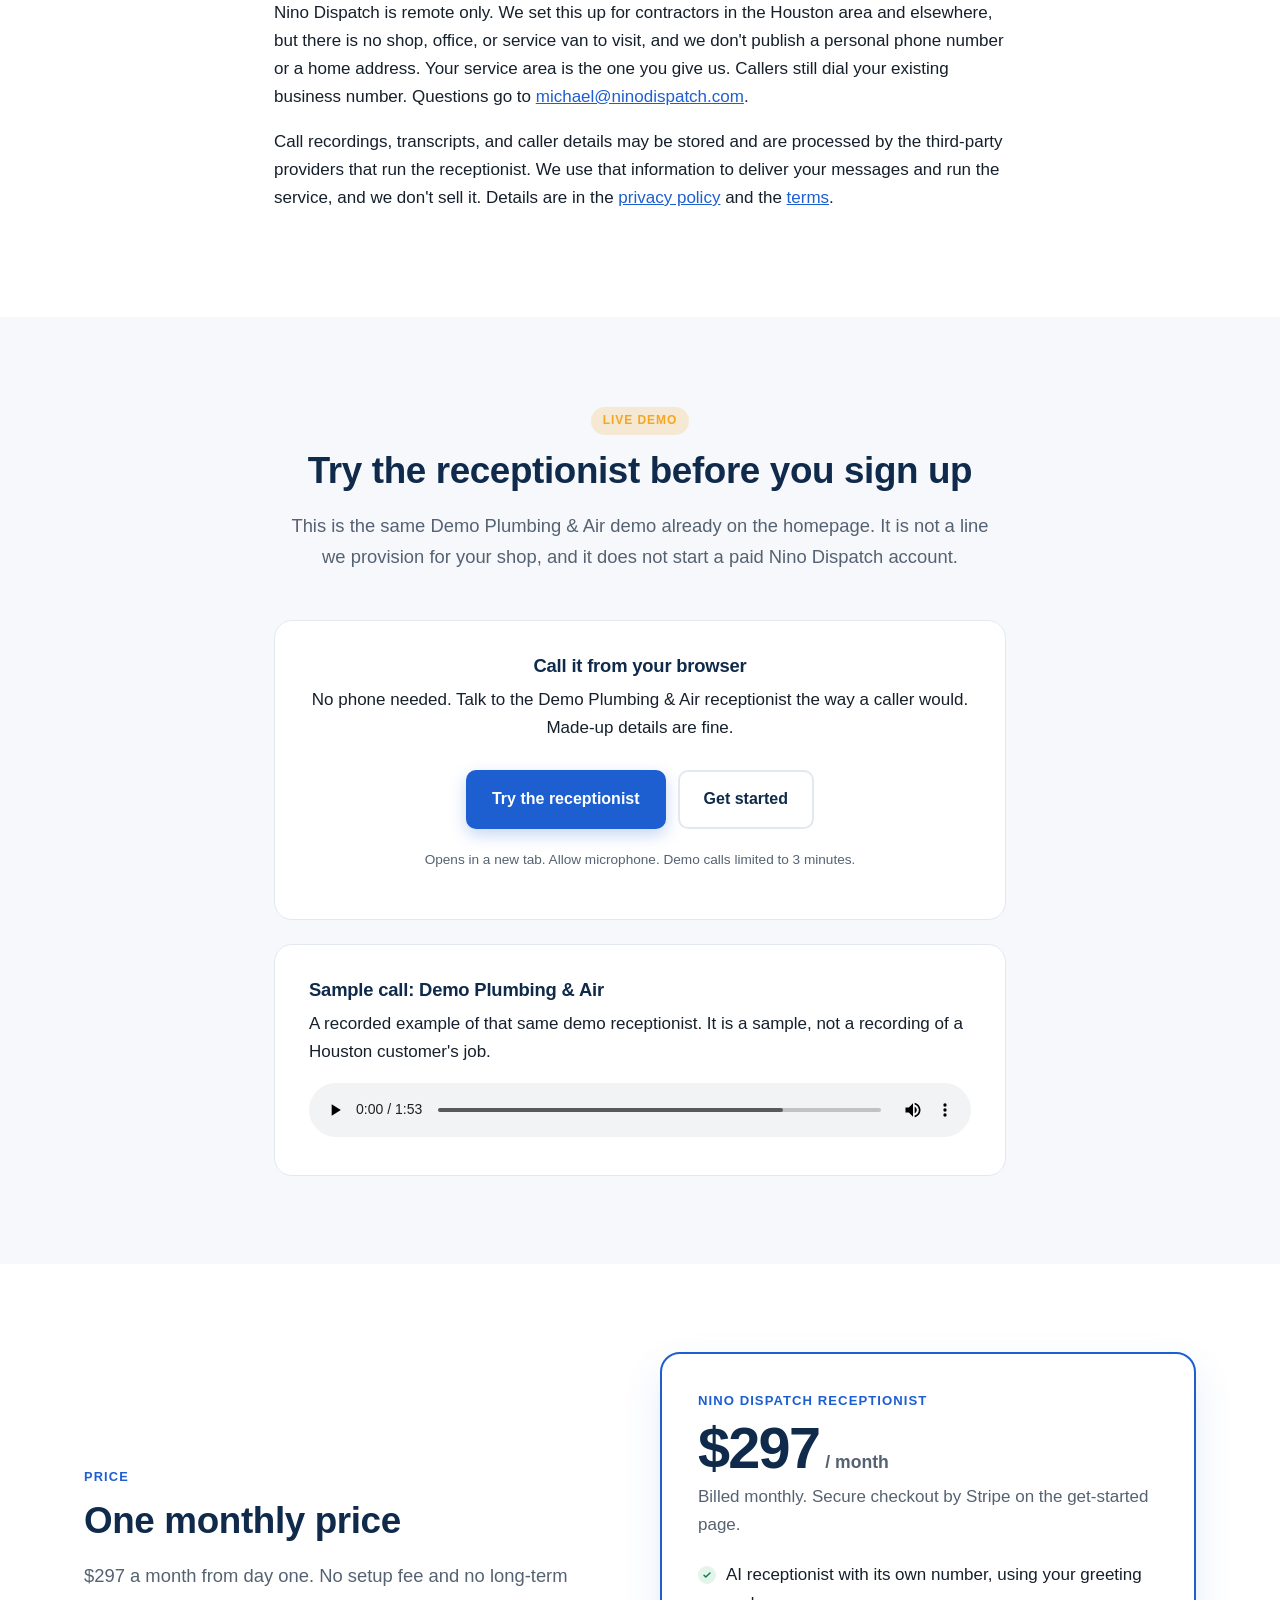
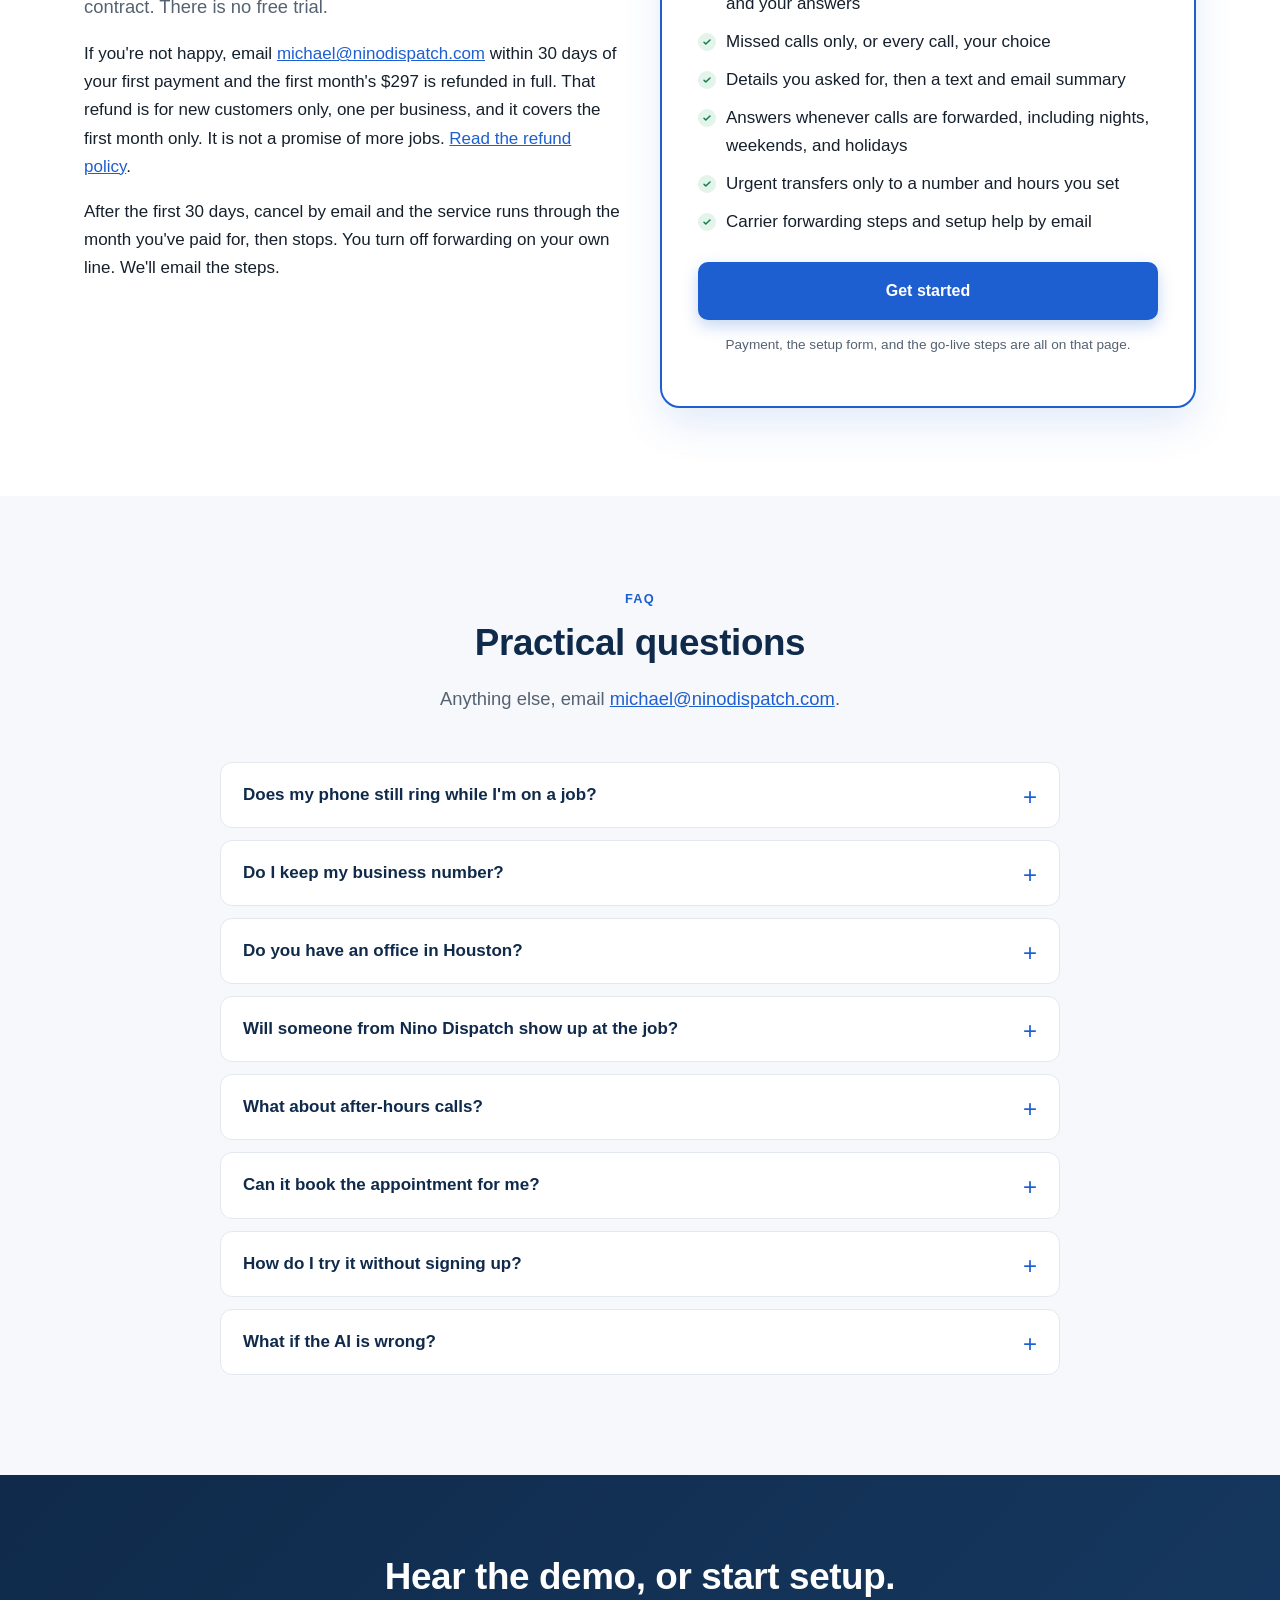
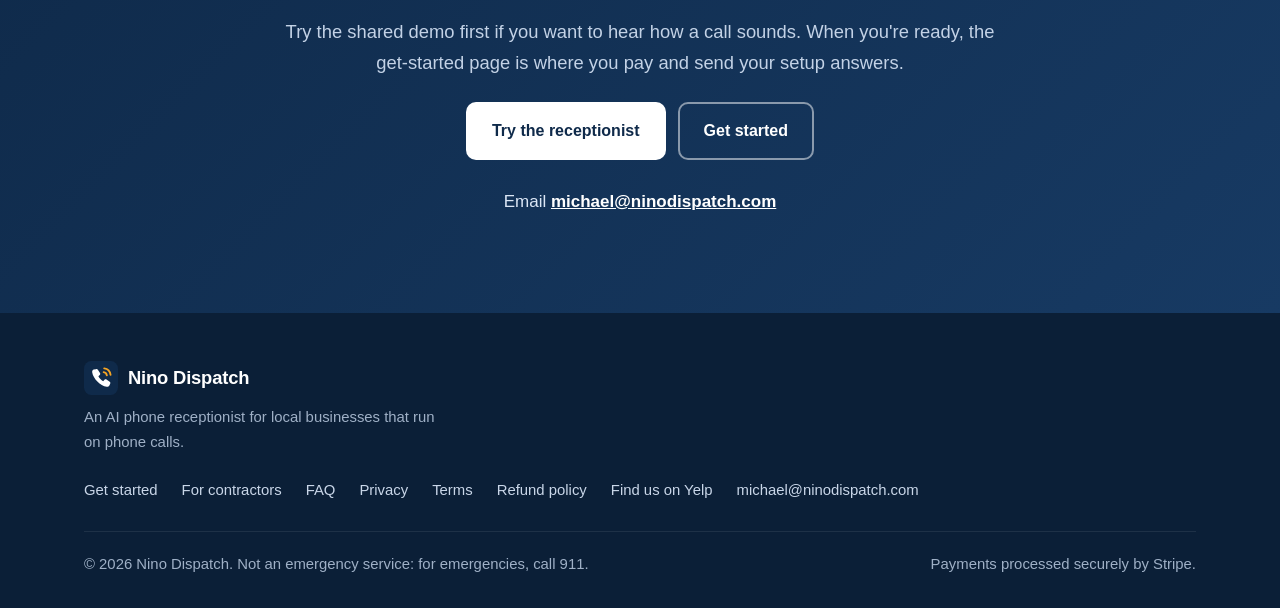
==== commit 11bc3308: "Add a Yelp footer link on every public page. Co-authored-by: Noodleborg <Noodleborg@users.noreply.gi" ====
--- a/contractors.html
+++ b/contractors.html
@@ -228,6 +228,7 @@
         <li><a href="privacy.html">Privacy</a></li>
         <li><a href="terms.html">Terms</a></li>
         <li><a href="refund-policy.html">Refund policy</a></li>
+        <li><a href="https://www.yelp.com/biz/nino-dispatch-houston" target="_blank" rel="noopener">Find us on Yelp</a></li>
         <li><a href="mailto:michael@ninodispatch.com">michael@ninodispatch.com</a></li>
       </ul>
     </div>
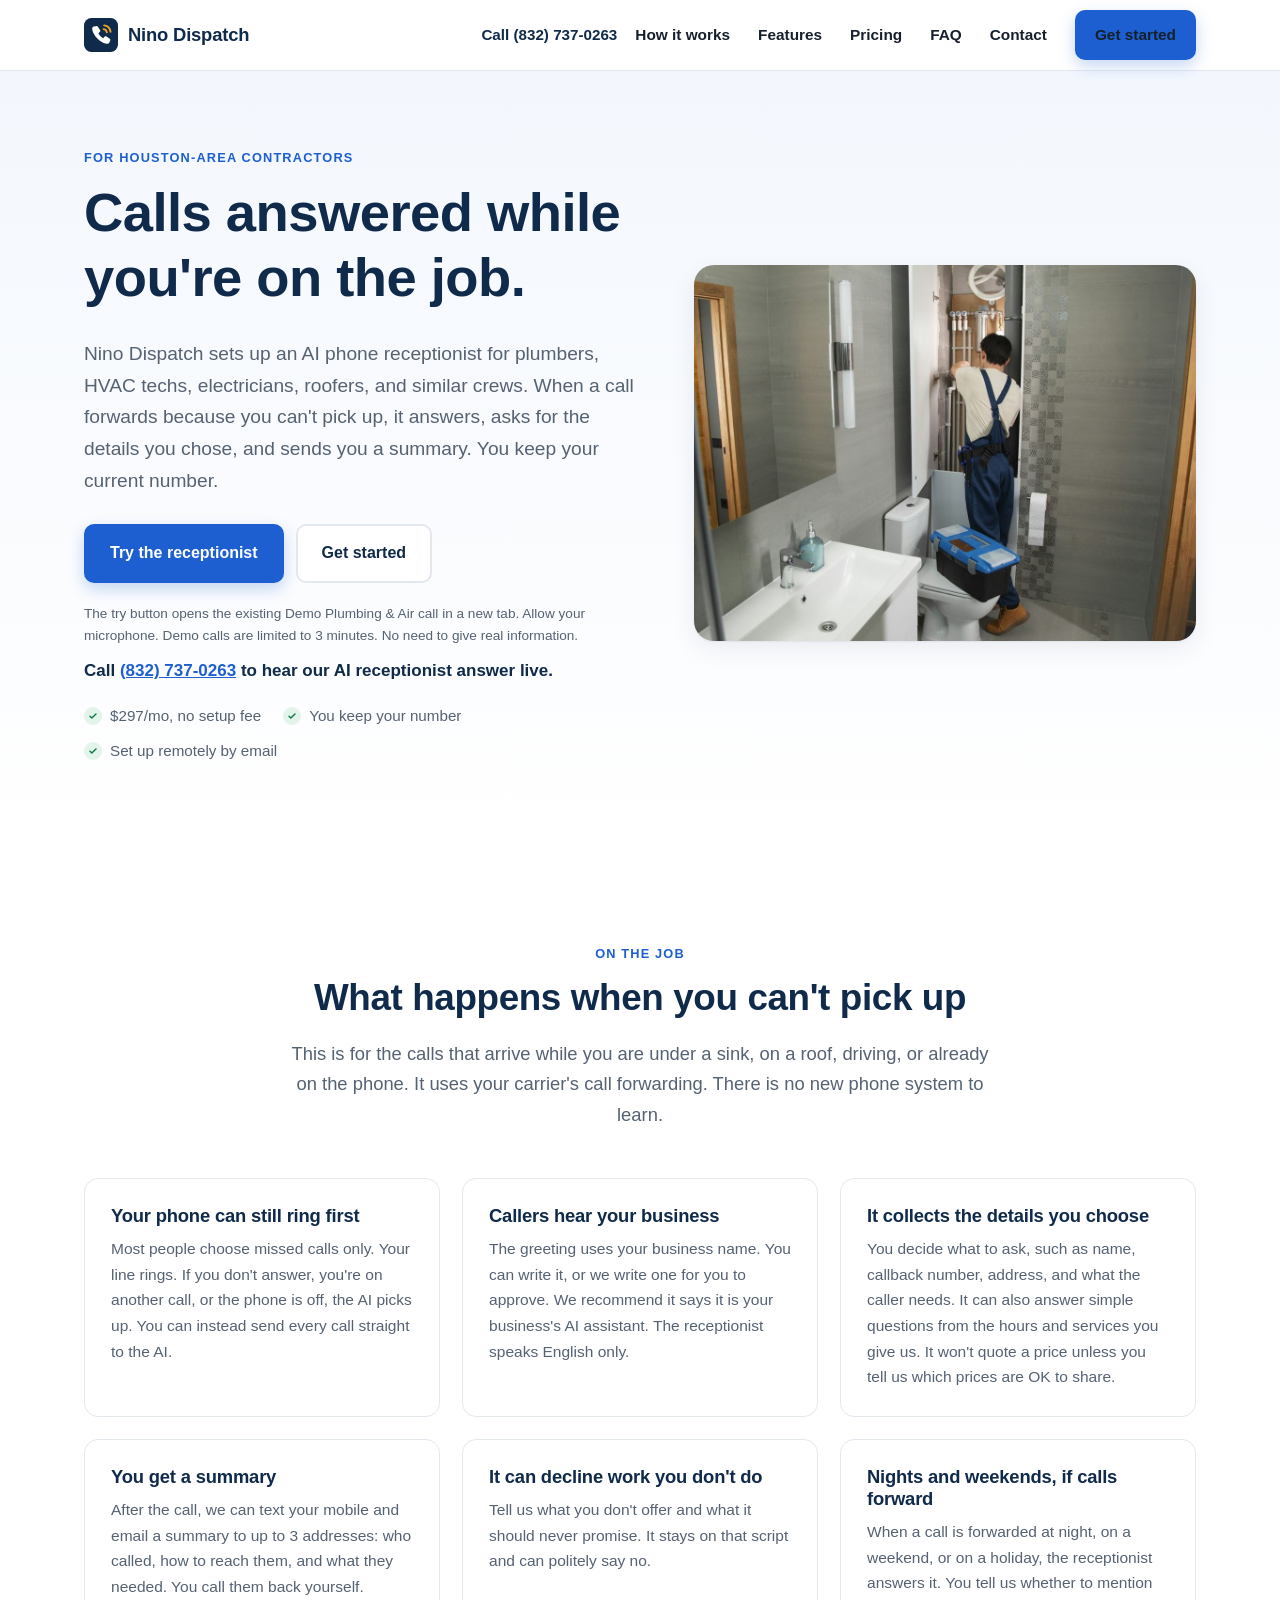
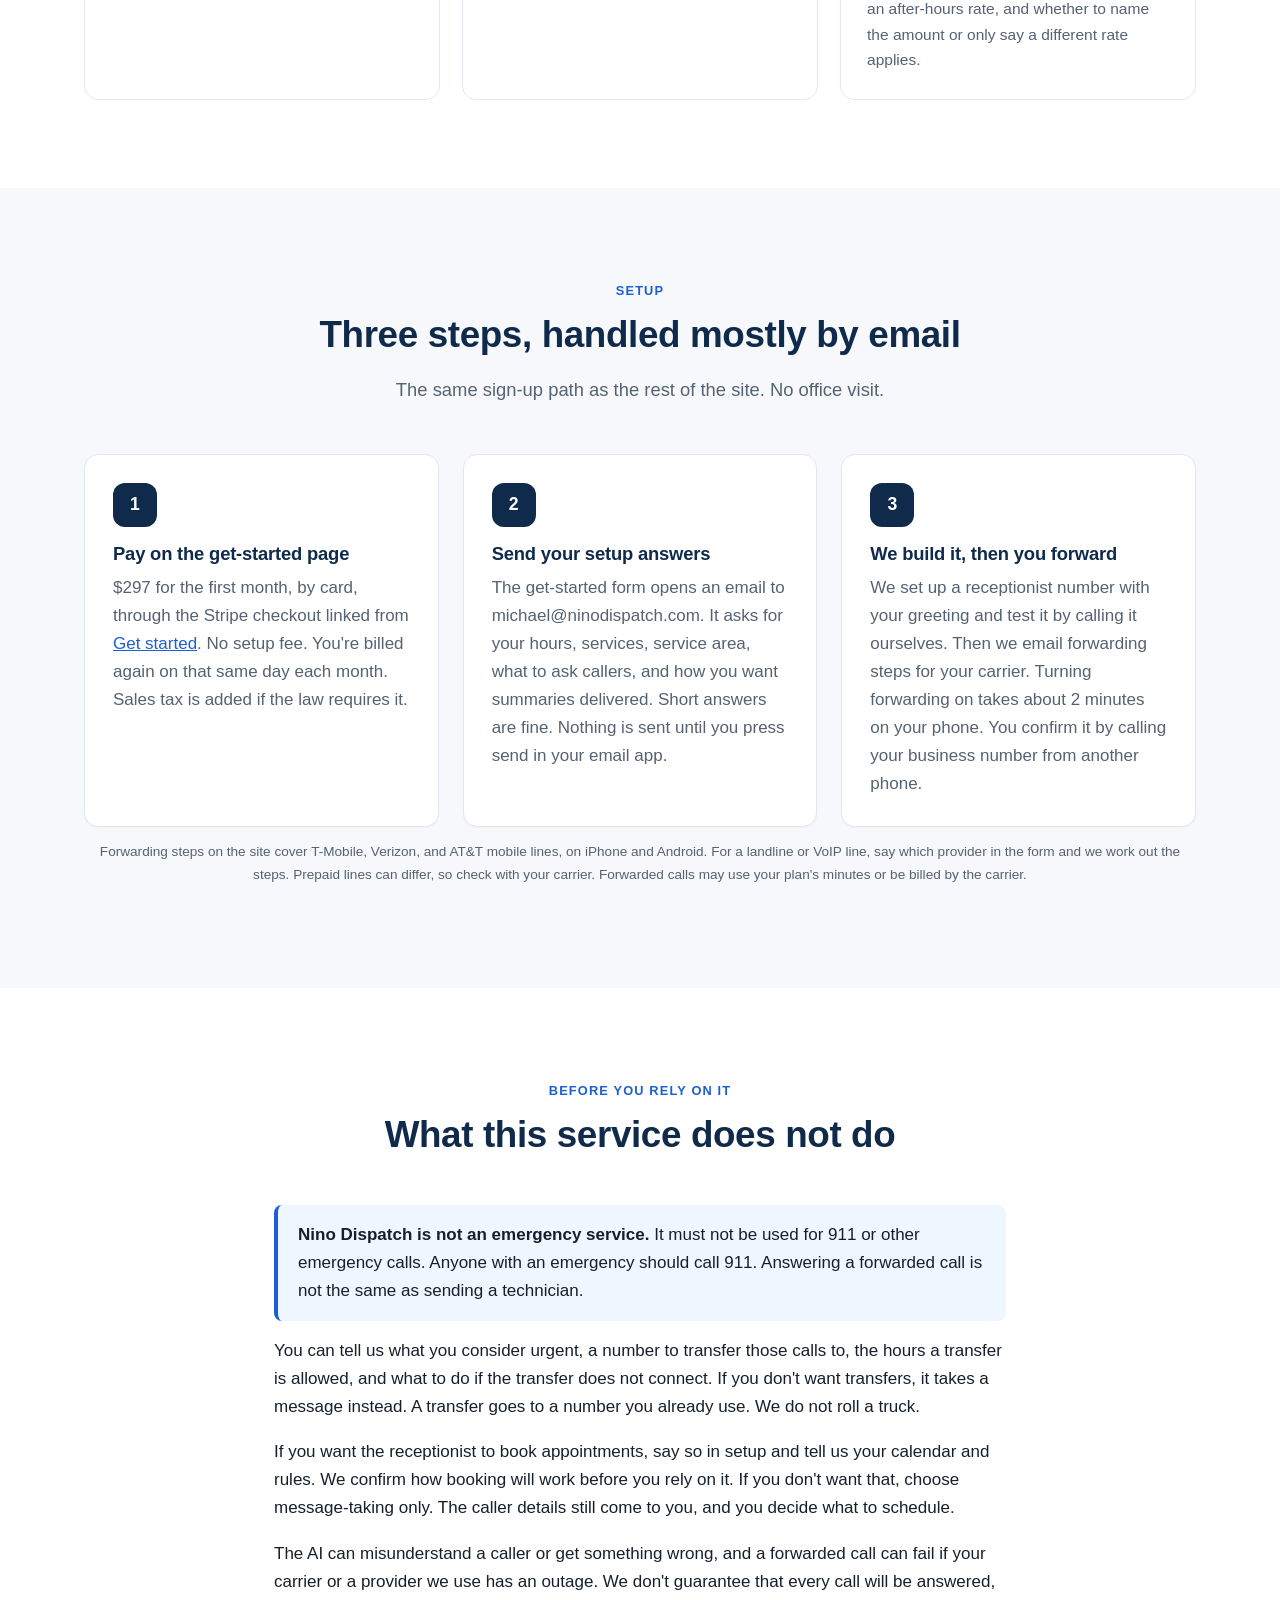
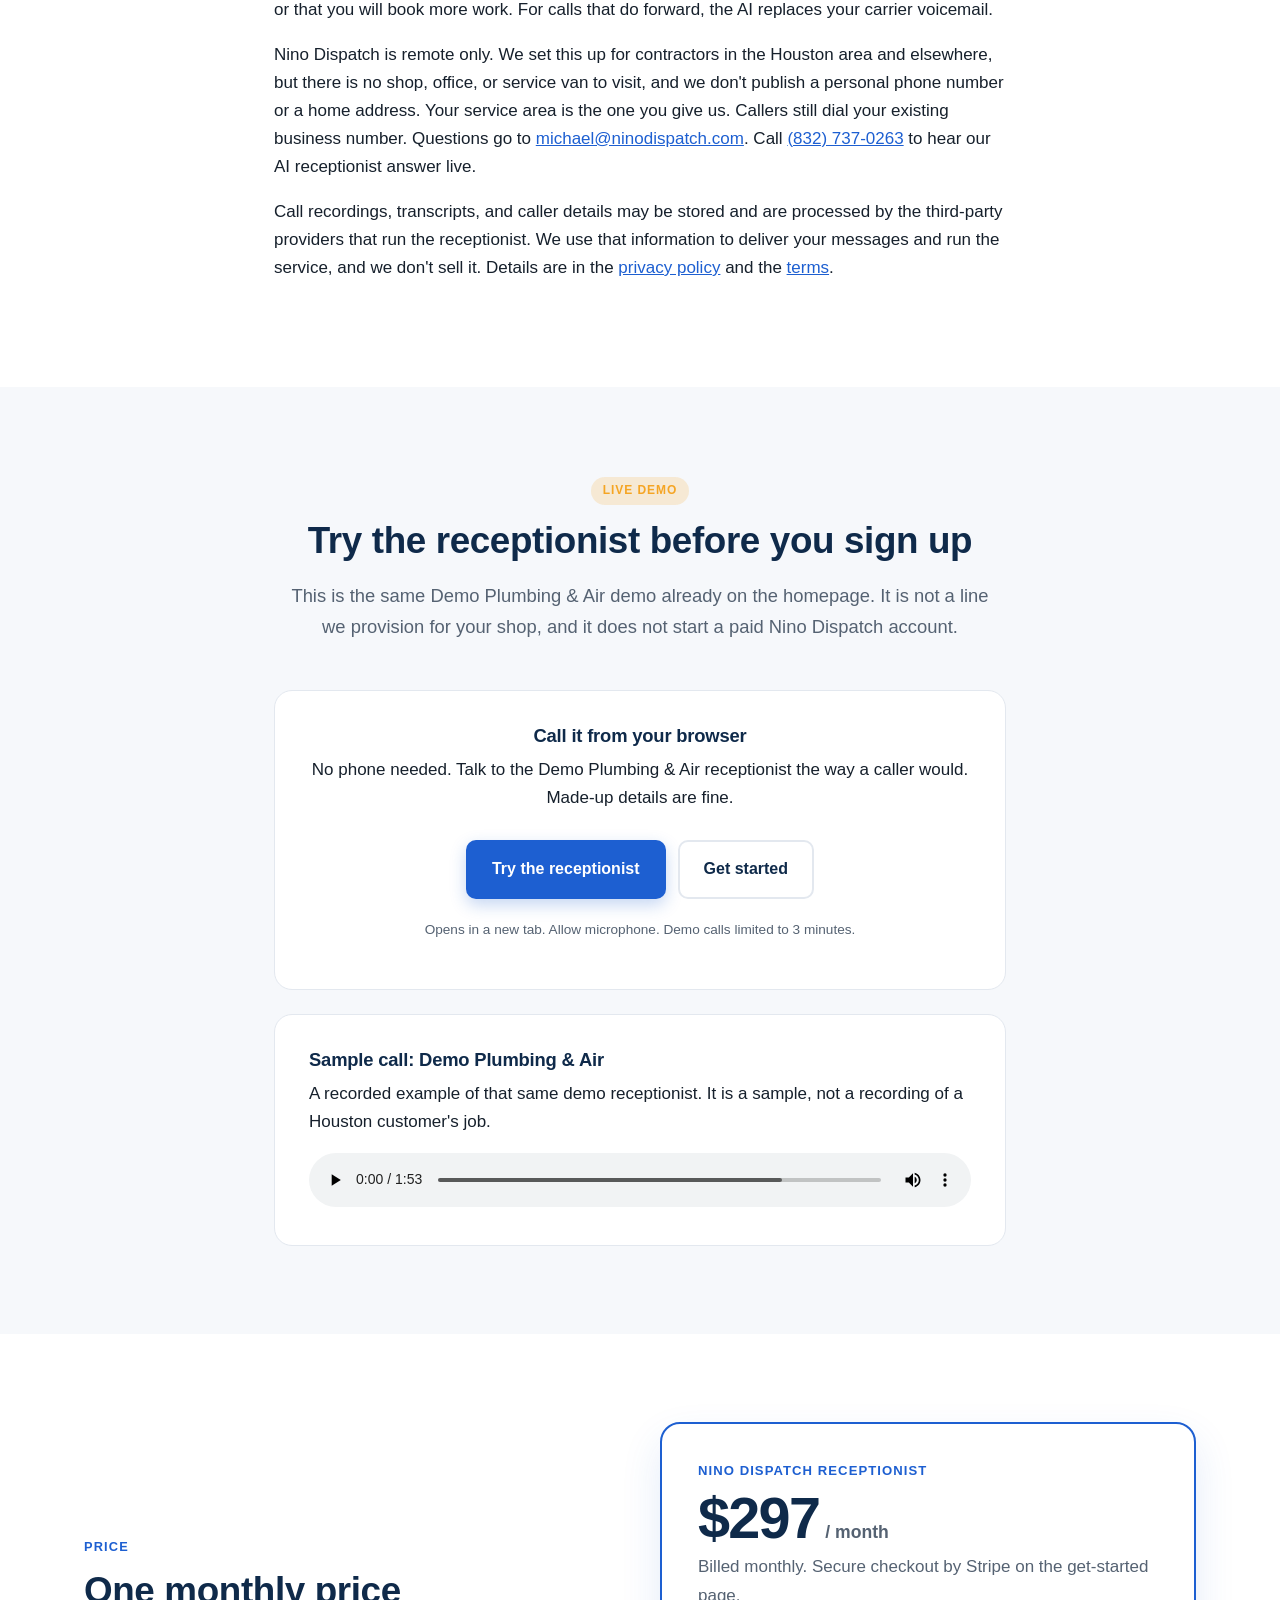
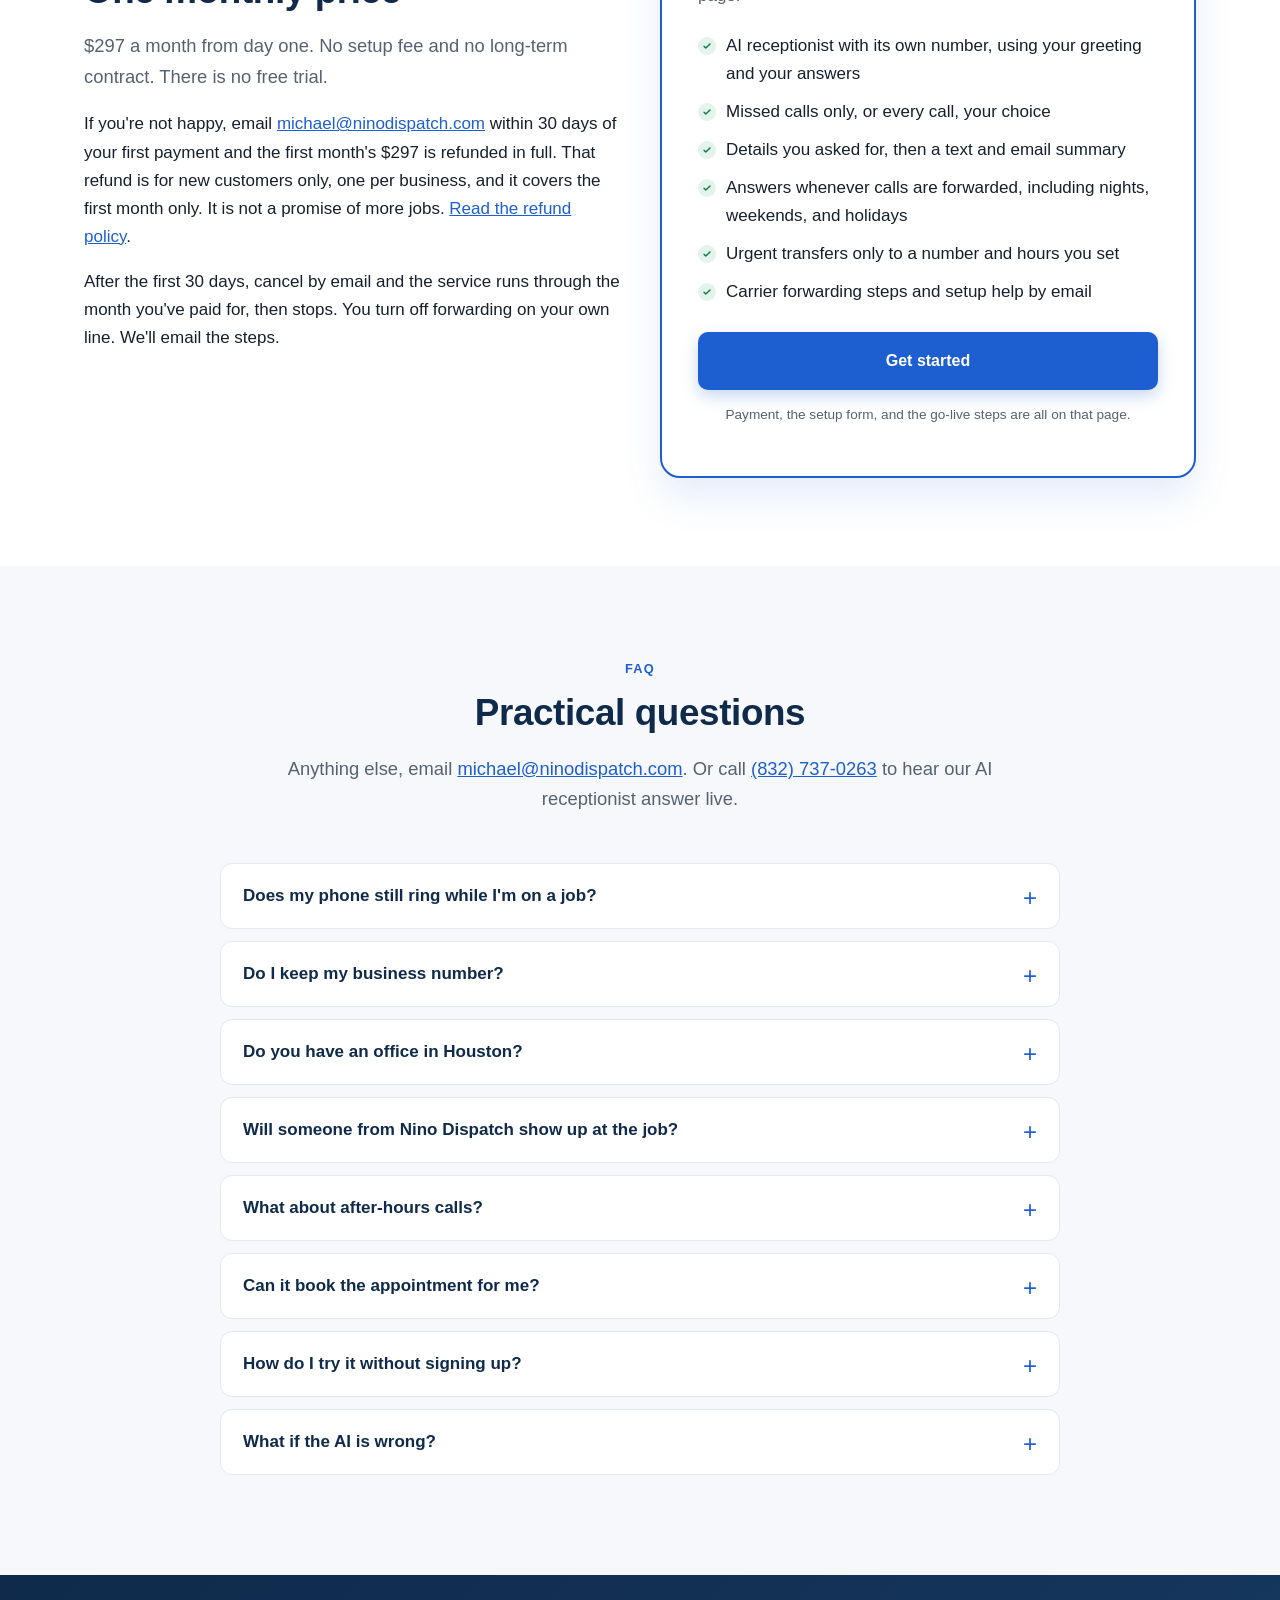
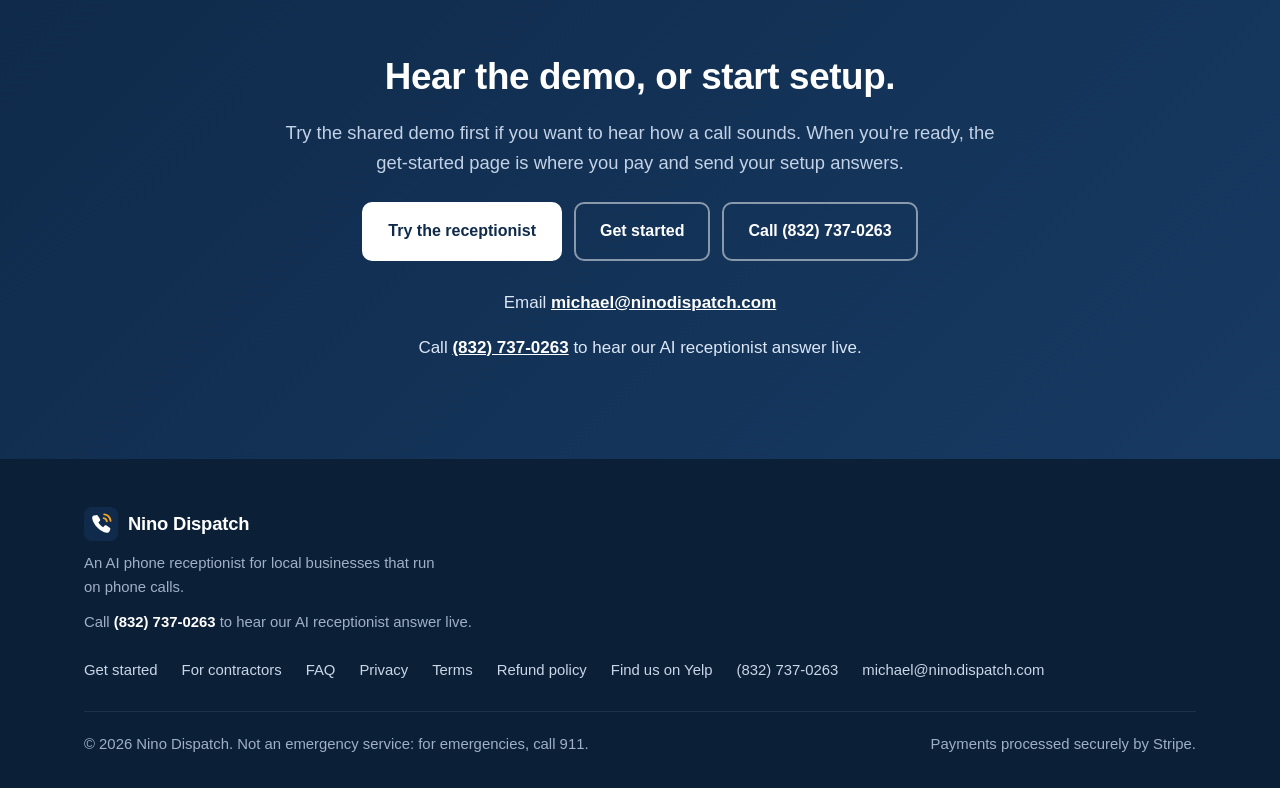
==== commit a913005c: "Add the business phone as a click-to-call link. Publish (832) 737-0263 on every page as Nino Dispatc" ====
--- a/contractors.html
+++ b/contractors.html
@@ -24,16 +24,19 @@
 <header class="site-header">
   <nav class="container nav" aria-label="Main">
     <a class="brand" href="index.html"><img src="favicon.svg" alt="" width="34" height="34">Nino Dispatch</a>
-    <input type="checkbox" id="nav-toggle" class="nav-toggle" aria-hidden="true">
-    <label for="nav-toggle" class="nav-burger" aria-label="Open menu"><span></span><span></span><span></span></label>
-    <ul class="nav-links">
+    <div class="nav-end">
+      <a class="header-call" href="tel:+18327370263"><span class="say">Call </span>(832) 737-0263<span class="sr-only"> to hear our AI receptionist answer live</span></a>
+      <input type="checkbox" id="nav-toggle" class="nav-toggle" aria-hidden="true">
+      <label for="nav-toggle" class="nav-burger" aria-label="Open menu"><span></span><span></span><span></span></label>
+      <ul class="nav-links">
       <li><a href="index.html#how">How it works</a></li>
       <li><a href="index.html#features">Features</a></li>
       <li><a href="index.html#pricing">Pricing</a></li>
       <li><a href="index.html#faq">FAQ</a></li>
       <li><a href="index.html#contact">Contact</a></li>
       <li><a class="btn btn-primary btn-sm" href="get-started.html">Get started</a></li>
-    </ul>
+      </ul>
+    </div>
   </nav>
 </header>
 
@@ -50,6 +53,7 @@
         <a class="btn btn-ghost" href="get-started.html">Get started</a>
       </div>
       <p class="fine">The try button opens the existing Demo Plumbing &amp; Air call in a new tab. Allow your microphone. Demo calls are limited to 3 minutes. No need to give real information.</p>
+      <p class="hero-call">Call <a href="tel:+18327370263">(832) 737-0263</a> to hear our AI receptionist answer live.</p>
       <ul class="checks">
         <li>$297/mo, no setup fee</li>
         <li>You keep your number</li>
@@ -106,7 +110,7 @@
     <p>You can tell us what you consider urgent, a number to transfer those calls to, the hours a transfer is allowed, and what to do if the transfer does not connect. If you don't want transfers, it takes a message instead. A transfer goes to a number you already use. We do not roll a truck.</p>
     <p>If you want the receptionist to book appointments, say so in setup and tell us your calendar and rules. We confirm how booking will work before you rely on it. If you don't want that, choose message-taking only. The caller details still come to you, and you decide what to schedule.</p>
     <p>The AI can misunderstand a caller or get something wrong, and a forwarded call can fail if your carrier or a provider we use has an outage. We don't guarantee that every call will be answered, or that you will book more work. For calls that do forward, the AI replaces your carrier voicemail.</p>
-    <p>Nino Dispatch is remote only. We set this up for contractors in the Houston area and elsewhere, but there is no shop, office, or service van to visit, and we don't publish a personal phone number or a home address. Your service area is the one you give us. Callers still dial your existing business number. Questions go to <a href="mailto:michael@ninodispatch.com">michael@ninodispatch.com</a>.</p>
+    <p>Nino Dispatch is remote only. We set this up for contractors in the Houston area and elsewhere, but there is no shop, office, or service van to visit, and we don't publish a personal phone number or a home address. Your service area is the one you give us. Callers still dial your existing business number. Questions go to <a href="mailto:michael@ninodispatch.com">michael@ninodispatch.com</a>. Call <a href="tel:+18327370263">(832) 737-0263</a> to hear our AI receptionist answer live.</p>
     <p>Call recordings, transcripts, and caller details may be stored and are processed by the third-party providers that run the receptionist. We use that information to deliver your messages and run the service, and we don't sell it. Details are in the <a href="privacy.html">privacy policy</a> and the <a href="terms.html">terms</a>.</p>
   </div>
 </section>
@@ -169,7 +173,7 @@
     <div class="section-head">
       <span class="eyebrow">FAQ</span>
       <h2>Practical questions</h2>
-      <p class="lead">Anything else, email <a href="mailto:michael@ninodispatch.com">michael@ninodispatch.com</a>.</p>
+      <p class="lead">Anything else, email <a href="mailto:michael@ninodispatch.com">michael@ninodispatch.com</a>. Or call <a href="tel:+18327370263">(832) 737-0263</a> to hear our AI receptionist answer live.</p>
     </div>
     <div class="faq">
       <details><summary>Does my phone still ring while I'm on a job?</summary>
@@ -179,7 +183,7 @@
         <p>Yes. Callers keep dialing the number you already use. Forwarding sends the calls you choose to the receptionist number we set up. For those forwarded calls, the AI replaces your carrier voicemail.</p>
       </details>
       <details><summary>Do you have an office in Houston?</summary>
-        <p>No. Nino Dispatch is remote only. We can set the receptionist up for a Houston-area contractor, or for a contractor somewhere else, but there is no local office, no home address on this site, and no personal phone number to call. Email is how we work with you.</p>
+        <p>No. Nino Dispatch is remote only. We can set the receptionist up for a Houston-area contractor, or for a contractor somewhere else, but there is no local office, no home address on this site, and no personal phone number to call. You can call <a href="tel:+18327370263">(832) 737-0263</a> to hear our AI receptionist answer live. That number is answered by the AI, not a person. Email is how we work with you.</p>
       </details>
       <details><summary>Will someone from Nino Dispatch show up at the job?</summary>
         <p>No. The service answers the phone and sends you the summary. You, or your own crew, decide whether to call the person back or take the work. We do not dispatch a technician.</p>
@@ -207,8 +211,10 @@
     <div class="row">
       <a class="btn btn-light" href="https://app.trillet.ai/call-flows/demo/f57065af324d1a1c0ba0ff2333952b16" target="_blank" rel="noopener">Try the receptionist</a>
       <a class="btn btn-outline-light" href="get-started.html">Get started</a>
+      <a class="btn btn-outline-light" href="tel:+18327370263">Call (832) 737-0263</a>
     </div>
     <p style="margin-top:28px">Email <a class="mail" href="mailto:michael@ninodispatch.com">michael@ninodispatch.com</a></p>
+    <p style="margin-top:8px">Call <a class="mail" href="tel:+18327370263">(832) 737-0263</a> to hear our AI receptionist answer live.</p>
   </div>
 </section>
 
@@ -220,6 +226,7 @@
       <div>
         <a class="brand" href="index.html"><img src="favicon.svg" alt="" width="30" height="30">Nino Dispatch</a>
         <p style="margin:10px 0 0;max-width:360px">An AI phone receptionist for local businesses that run on phone calls.</p>
+        <p class="footer-call">Call <a href="tel:+18327370263">(832) 737-0263</a> to hear our AI receptionist answer live.</p>
       </div>
       <ul class="footer-links">
         <li><a href="get-started.html">Get started</a></li>
@@ -229,6 +236,7 @@
         <li><a href="terms.html">Terms</a></li>
         <li><a href="refund-policy.html">Refund policy</a></li>
         <li><a href="https://www.yelp.com/biz/nino-dispatch-houston" target="_blank" rel="noopener">Find us on Yelp</a></li>
+        <li><a href="tel:+18327370263">(832) 737-0263</a></li>
         <li><a href="mailto:michael@ninodispatch.com">michael@ninodispatch.com</a></li>
       </ul>
     </div>
--- a/styles.css
+++ b/styles.css
@@ -41,21 +41,35 @@
 
 /* header */
 .site-header{position:sticky;top:0;z-index:50;background:rgba(255,255,255,.92);backdrop-filter:saturate(180%) blur(10px);-webkit-backdrop-filter:saturate(180%) blur(10px);border-bottom:1px solid var(--line)}
-.nav{display:flex;align-items:center;justify-content:space-between;height:70px;gap:16px}
+.nav{display:flex;align-items:center;justify-content:space-between;min-height:70px;height:auto;gap:16px}
+.nav-end{display:flex;align-items:center;gap:18px;min-width:0}
 .brand{display:flex;align-items:center;gap:10px;font-weight:800;font-size:1.15rem;color:var(--navy);text-decoration:none;letter-spacing:-.01em}
 .brand img{width:34px;height:34px}
+.header-call{color:var(--navy);font-weight:700;font-size:.95rem;text-decoration:none;white-space:nowrap}
+.header-call:hover{color:var(--blue)}
 .nav-links{display:flex;align-items:center;gap:28px;list-style:none;margin:0;padding:0}
 .nav-links a{color:var(--ink);text-decoration:none;font-weight:600;font-size:.96rem}
 .nav-links a:hover{color:var(--blue)}
 .nav-toggle{display:none}
 .nav-burger{display:none;cursor:pointer;padding:8px;border-radius:8px}
 .nav-burger span{display:block;width:22px;height:2px;background:var(--navy);margin:5px 0;border-radius:2px}
-@media (max-width:900px){
+.sr-only{position:absolute;width:1px;height:1px;padding:0;margin:-1px;overflow:hidden;clip:rect(0,0,0,0);white-space:nowrap;border:0}
+@media (max-width:1080px){
   .nav-burger{display:block}
-  .nav-links{display:none;position:absolute;top:70px;left:0;right:0;flex-direction:column;align-items:stretch;gap:0;background:#fff;border-bottom:1px solid var(--line);padding:8px 24px 20px;box-shadow:var(--shadow)}
+  .nav-end{gap:8px}
+  .header-call{font-size:.9rem}
+  .nav-links{display:none;position:absolute;top:100%;left:0;right:0;flex-direction:column;align-items:stretch;gap:0;background:#fff;border-bottom:1px solid var(--line);padding:8px 24px 20px;box-shadow:var(--shadow)}
   .nav-links li a{display:block;padding:12px 0;border-bottom:1px solid var(--line)}
   .nav-links li:last-child a{border:0;margin-top:12px}
   .nav-toggle:checked ~ .nav-links{display:flex}
+}
+@media (max-width:480px){
+  .brand{font-size:1.02rem;gap:8px}
+  .header-call .say{position:absolute;width:1px;height:1px;padding:0;margin:-1px;overflow:hidden;clip:rect(0,0,0,0);white-space:nowrap;border:0}
+}
+@media (max-width:380px){
+  .nav{flex-wrap:wrap;padding:8px 0}
+  .nav-end{width:100%;justify-content:flex-end}
 }
 
 /* hero */
@@ -63,6 +77,8 @@
 .hero-grid{display:grid;grid-template-columns:1.05fr .95fr;gap:56px;align-items:center}
 .hero p.lead{font-size:1.2rem;max-width:560px}
 .hero-ctas{display:flex;flex-wrap:wrap;gap:12px;margin:28px 0 20px}
+.hero-call{margin:-4px 0 18px;font-weight:600;color:var(--navy)}
+.hero-call a{font-weight:800}
 .checks{list-style:none;padding:0;margin:0;display:flex;flex-wrap:wrap;gap:10px 22px;color:var(--muted);font-size:.95rem}
 .checks li{display:flex;align-items:center;gap:8px}
 .checks li::before{content:"";width:18px;height:18px;border-radius:50%;background:#e3f4ea url("data:image/svg+xml,%3Csvg xmlns='http://www.w3.org/2000/svg' viewBox='0 0 20 20'%3E%3Cpath d='M5 10.5l3 3 7-7' stroke='%23137a4b' stroke-width='2.4' fill='none' stroke-linecap='round' stroke-linejoin='round'/%3E%3C/svg%3E") center/12px no-repeat;flex:none}
@@ -163,6 +179,8 @@
 .site-footer .brand{color:#fff}
 .site-footer a{color:#c9d6e8;text-decoration:none}
 .site-footer a:hover{color:#fff;text-decoration:underline}
+.footer-call{margin:10px 0 0;max-width:420px}
+.site-footer .footer-call a{color:#fff;font-weight:700}
 .footer-links{display:flex;flex-wrap:wrap;gap:8px 24px;list-style:none;margin:0;padding:0}
 .copy{border-top:1px solid rgba(255,255,255,.08);margin-top:28px;padding-top:20px;display:flex;flex-wrap:wrap;justify-content:space-between;gap:10px}
 
